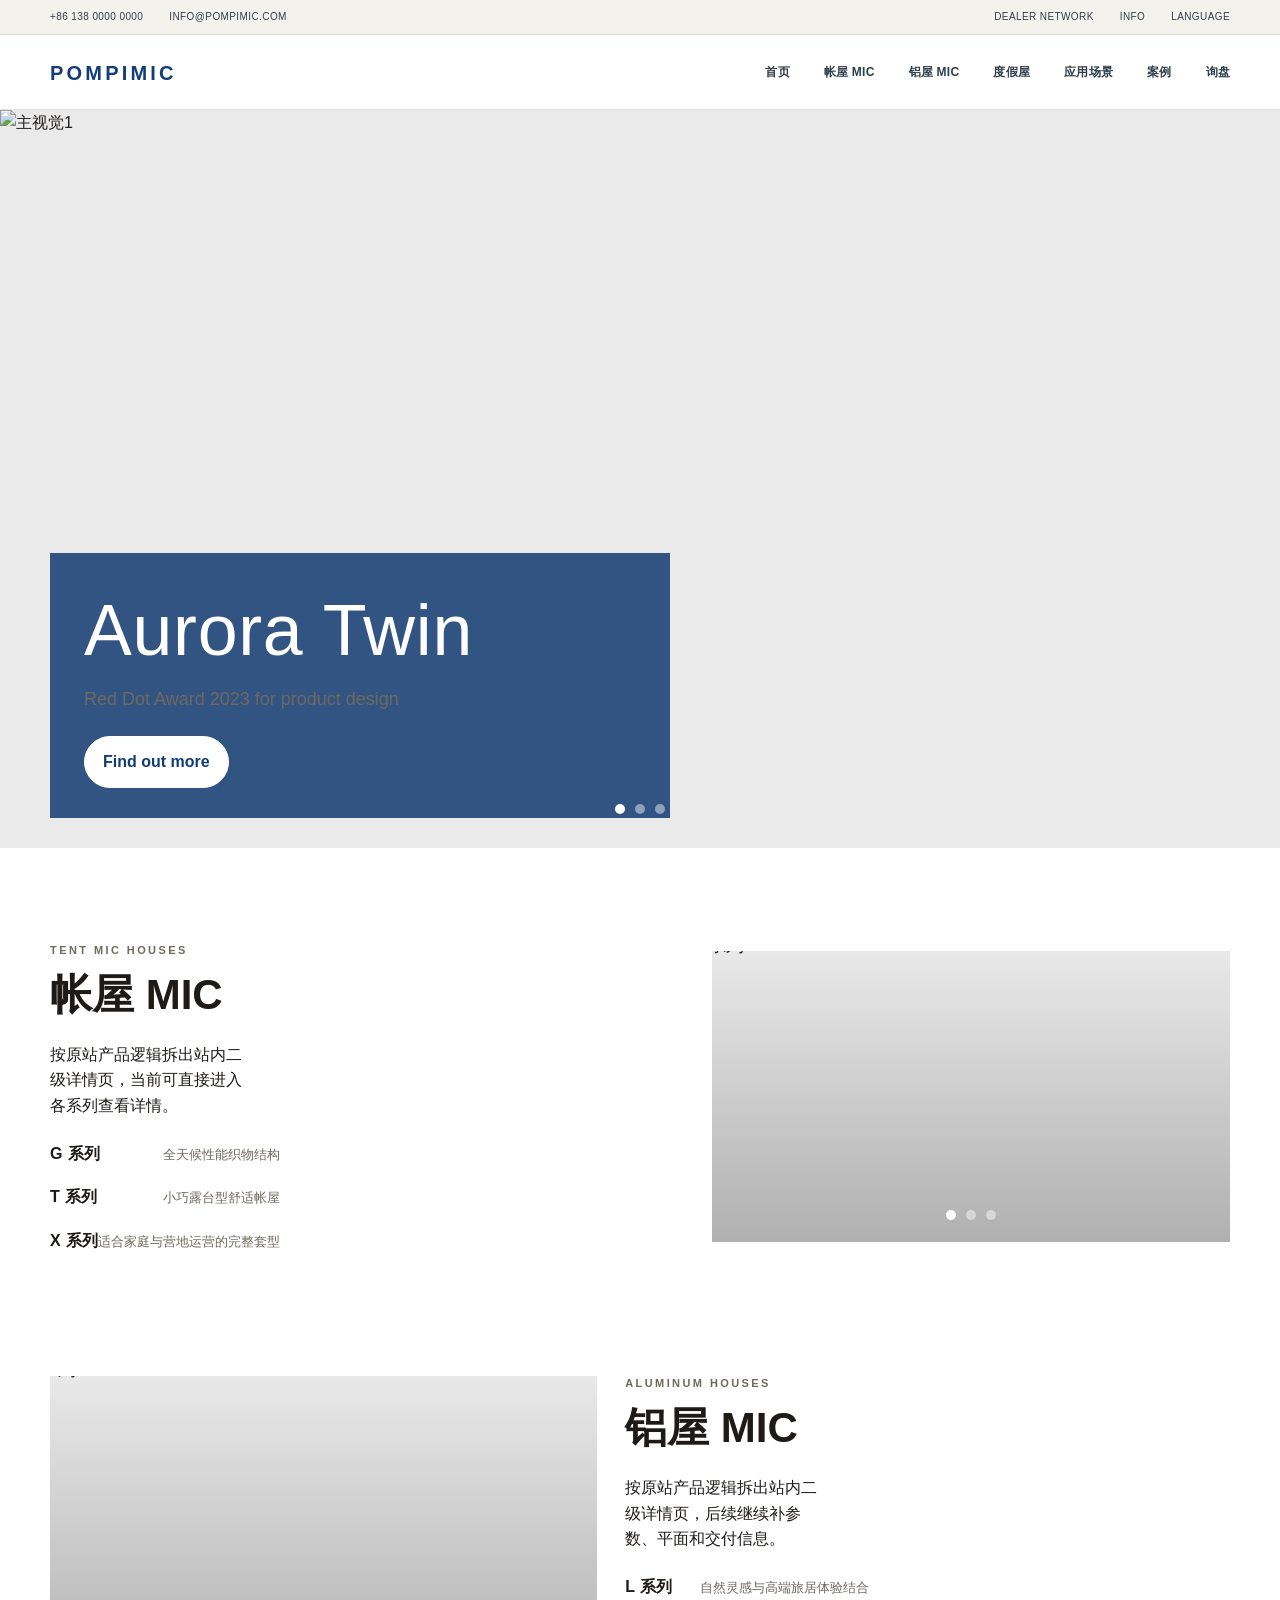
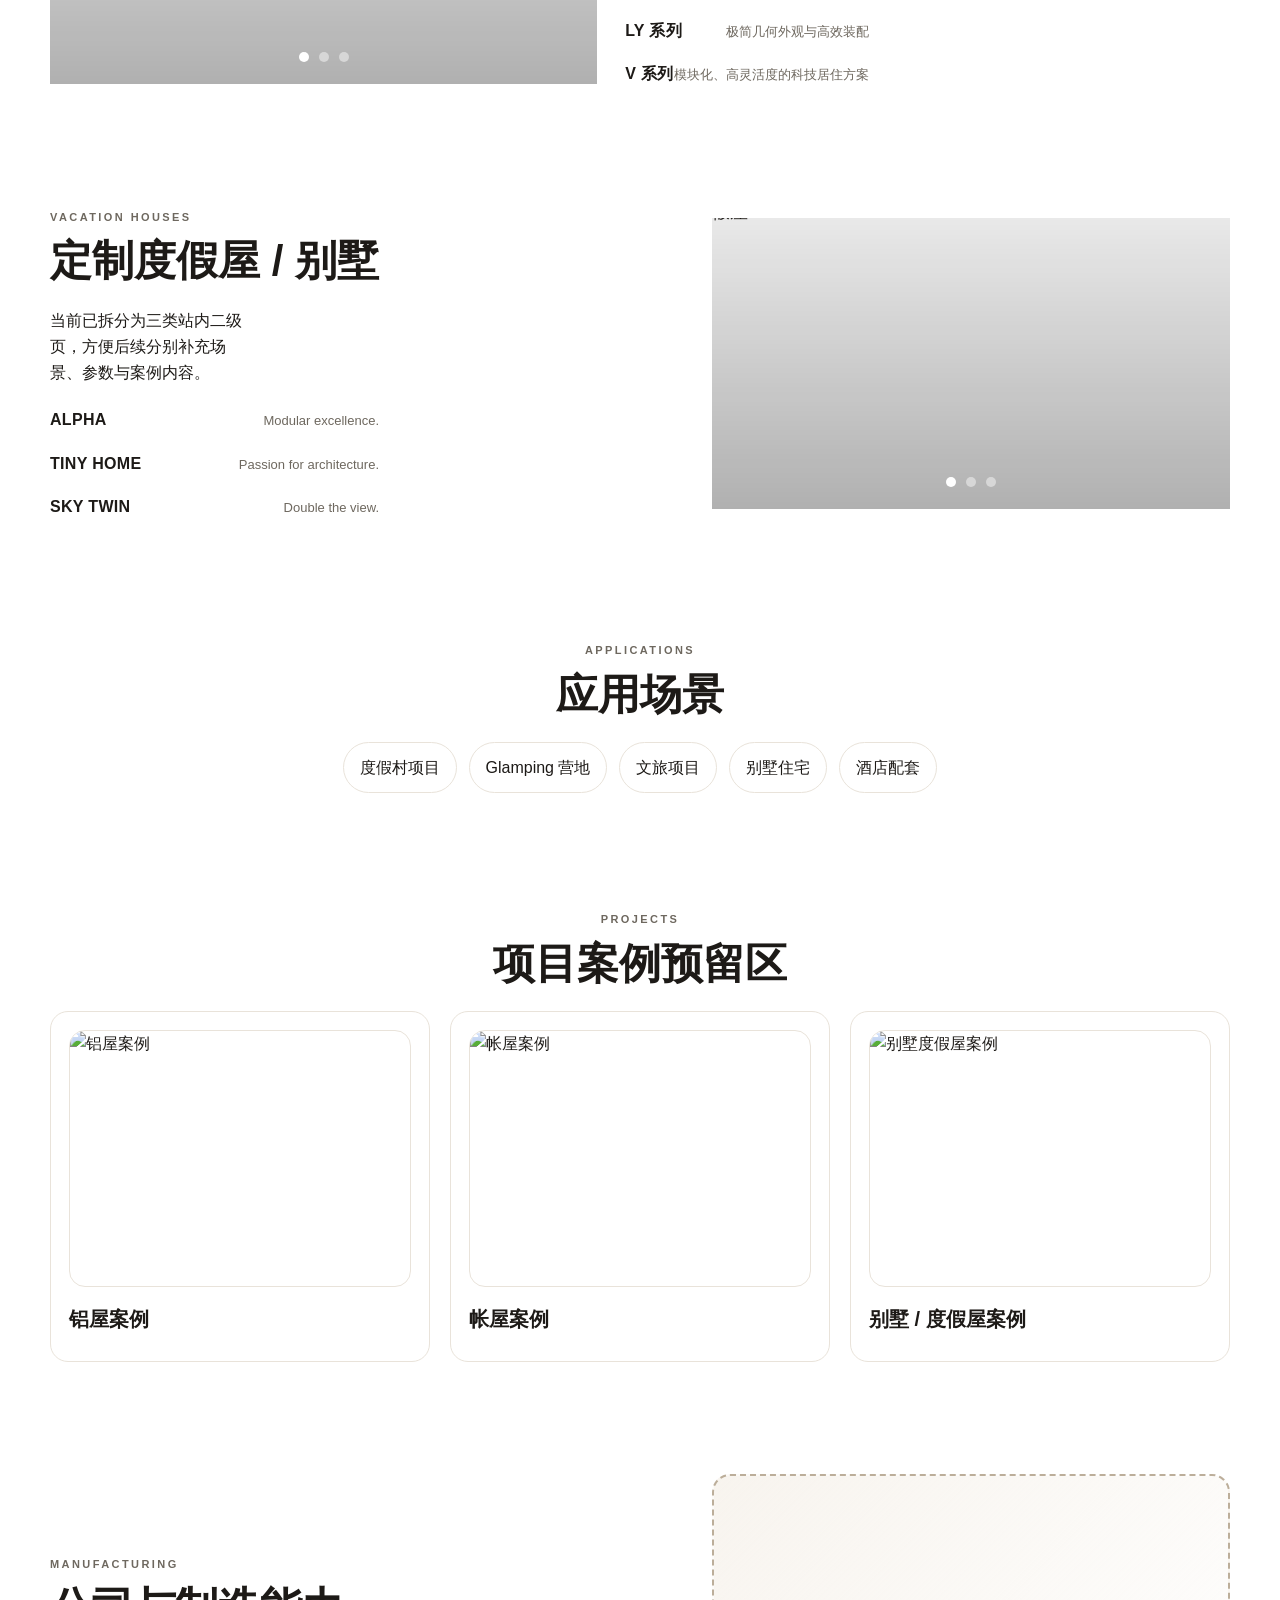
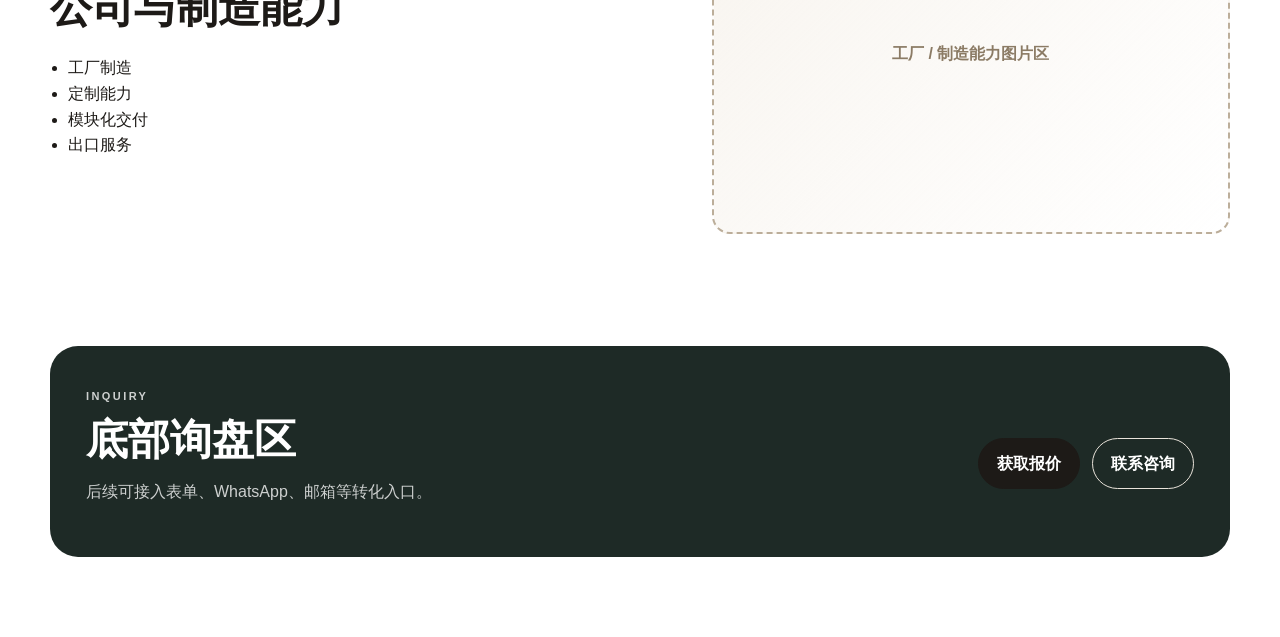
==== index.html @ 7da23121 "Revert "Refine home nav and premium hero layout" This reverts commit bb97d54c041f70b3f40de4f701c28a8" ====
<!DOCTYPE html>
<html lang="zh-CN">
<head>
  <meta charset="UTF-8" />
  <meta name="viewport" content="width=device-width, initial-scale=1.0" />
  <title>POMPIMIC Preview</title>
  <link rel="preconnect" href="https://fonts.googleapis.com">
  <link rel="preconnect" href="https://fonts.gstatic.com" crossorigin>
  <link rel="stylesheet" href="https://static.parastorage.com/services/fonts-data/dist/wixMadefor.j95mkaziqjnrn77aekr8.css">
  <link rel="stylesheet" href="styles.css" />
</head>
<body>
  <div class="top-strip">
    <div class="container top-strip-inner">
      <div class="top-strip-left">
        <span>+86 138 0000 0000</span>
        <span>info@pompimic.com</span>
      </div>
      <div class="top-strip-right">
        <span>DEALER NETWORK</span>
        <span>INFO</span>
        <span>LANGUAGE</span>
      </div>
    </div>
  </div>
  <header class="site-header">
    <div class="container nav">
      <div class="logo">POMPIMIC</div>
      <nav>
        <a href="#hero">首页</a>
        <div class="nav-dropdown">
          <a href="#tent">帐屋 MIC</a>
          <div class="mega-menu">
            <a class="mega-item mega-item-horizontal" href="products/tent-g.html">
              <img src="https://www.pompimic.com/uploadfile/products/small/NO-2021-11-2394148_s.png" alt="G系列">
              <div class="mega-copy">
                <strong>G系列</strong>
                <span>适应全天候性能织物结构的高效智造</span>
              </div>
            </a>
            <a class="mega-item mega-item-horizontal" href="products/tent-t.html">
              <img src="https://www.pompimic.com/uploadfile/products/small/NO-2021-11-23160559_s.png" alt="T系列">
              <div class="mega-copy">
                <strong>T系列</strong>
                <span>小巧设计让你纵享舒适生活</span>
              </div>
            </a>
            <a class="mega-item mega-item-horizontal" href="products/tent-x.html">
              <img src="https://www.pompimic.com/uploadfile/products/small/NO-2021-11-23110148_s.png" alt="X系列">
              <div class="mega-copy">
                <strong>X系列</strong>
                <span>匠心工艺打造无忧户外生活</span>
              </div>
            </a>
          </div>
        </div>
        <div class="nav-dropdown">
          <a href="#aluminum">铝屋 MIC</a>
          <div class="mega-menu">
            <a class="mega-item mega-item-horizontal" href="products/aluminum-l.html">
              <img src="https://www.pompimic.com/uploadfile/products/small/NO-2021-11-24144509_s.jpg" alt="L系列">
              <div class="mega-copy">
                <strong>L系列</strong>
                <span>灵感源自于大自然</span>
              </div>
            </a>
            <a class="mega-item mega-item-horizontal" href="products/aluminum-ly.html">
              <img src="https://www.pompimic.com/uploadfile/products/small/NO-2021-11-25103104_s.jpg" alt="LY系列">
              <div class="mega-copy">
                <strong>LY系列</strong>
                <span>极简美学设计</span>
              </div>
            </a>
            <a class="mega-item mega-item-horizontal" href="products/aluminum-v.html">
              <img src="https://www.pompimic.com/uploadfile/products/small/NO-2021-11-25104549_s.jpg" alt="V系列">
              <div class="mega-copy">
                <strong>V系列</strong>
                <span>高品质的生活</span>
              </div>
            </a>
          </div>
        </div>
        <div class="nav-dropdown">
          <a href="#vacation">度假屋</a>
          <div class="mega-menu mega-menu-wide">
            <a class="mega-item mega-item-horizontal" href="products/vacation-custom.html">
              <img src="https://www.pompimic.com/WebEditor/uploadfile/20240905144356418.jpg" alt="Alpha">
              <div class="mega-copy">
                <strong>ALPHA</strong>
                <span>MODULAR EXCELLENCE.</span>
              </div>
            </a>
            <a class="mega-item mega-item-horizontal" href="products/villa.html">
              <img src="https://www.pompimic.com/WebEditor/uploadfile/20240905144356417.jpg" alt="Tiny Home">
              <div class="mega-copy">
                <strong>TINY HOME</strong>
                <span>PASSION FOR ARCHITECTURE</span>
              </div>
            </a>
            <a class="mega-item mega-item-horizontal" href="products/project-solutions.html">
              <img src="https://www.pompimic.com/WebEditor/uploadfile/20240905144356416.jpg" alt="Sky Twin">
              <div class="mega-copy">
                <strong>SKY TWIN</strong>
                <span>DOUBLE THE VIEW</span>
              </div>
            </a>
          </div>
        </div>
        <a href="#applications">应用场景</a>
        <a href="#projects">案例</a>
        <a href="#contact">询盘</a>
      </nav>
    </div>
  </header>

  <main>
    <section id="hero" class="hero hero-full">
      <div class="hero-bleed">
        <div class="carousel hero-carousel" data-carousel data-interval="4500">
          <div class="carousel-track">
            <div class="carousel-slide active">
              <img class="hero-image" src="https://www.pompimic.com/banner/3f53dc46-ef52-4c2a-98f6-bd0191e0f7d3.jpg" alt="主视觉1">
              <div class="hero-overlay"></div>
            </div>
            <div class="carousel-slide">
              <img class="hero-image" src="https://www.pompimic.com/banner/62eee2f1-d482-4d25-8ca6-3a42718ac261.jpg" alt="主视觉2">
              <div class="hero-overlay"></div>
            </div>
            <div class="carousel-slide">
              <img class="hero-image" src="https://www.pompimic.com/banner/54d9e589-3b0b-41ac-9c9c-b734263c4ade.jpg" alt="主视觉3">
              <div class="hero-overlay"></div>
            </div>
          </div>
          <div class="hero-content-wrap">
            <div class="container hero-full-inner">
              <div class="hero-logo-block">
                <div class="hero-so-logo">把家搬进自然里，你的诗意生活</div>
              </div>
              <div class="hero-copy hero-copy-box">
                <h1>Aurora Twin</h1>
                <p>Red Dot Award 2023 for product design</p>
                <div class="hero-actions">
                  <a class="btn btn-primary" href="#tent">Find out more</a>
                </div>
              </div>
            </div>
          </div>
          <div class="carousel-dots hero-dots">
            <button class="carousel-dot active" aria-label="查看第1张"></button>
            <button class="carousel-dot" aria-label="查看第2张"></button>
            <button class="carousel-dot" aria-label="查看第3张"></button>
          </div>
        </div>
      </div>
    </section>

    <section id="tent" class="section">
      <div class="container split product-section">
        <div class="product-copy">
          <div class="section-head left">
            <div class="eyebrow">Tent MIC Houses</div>
            <h2>帐屋 MIC</h2>
          </div>
          <p>按原站产品逻辑拆出站内二级详情页，当前可直接进入各系列查看详情。</p>
          <div class="product-link-list">
            <a href="products/tent-g.html"><strong>G 系列</strong><span>全天候性能织物结构</span></a>
            <a href="products/tent-t.html"><strong>T 系列</strong><span>小巧露台型舒适帐屋</span></a>
            <a href="products/tent-x.html"><strong>X 系列</strong><span>适合家庭与营地运营的完整套型</span></a>
          </div>
        </div>
        <div class="carousel product-carousel" data-carousel data-interval="3800">
          <div class="carousel-track">
            <div class="carousel-slide active"><img class="feature-image tall-image" src="https://www.pompimic.com/uploadfile/products/small/NO-2021-11-2394148_ss.jpg" alt="G系列"></div>
            <div class="carousel-slide"><img class="feature-image tall-image" src="https://www.pompimic.com/uploadfile/products/small/NO-2021-11-23160559_ss.jpg" alt="T系列"></div>
            <div class="carousel-slide"><img class="feature-image tall-image" src="https://www.pompimic.com/uploadfile/products/small/NO-2021-11-23110148_ss.jpg" alt="X系列"></div>
          </div>
          <div class="carousel-dots">
            <button class="carousel-dot active" aria-label="帐屋第1张"></button>
            <button class="carousel-dot" aria-label="帐屋第2张"></button>
            <button class="carousel-dot" aria-label="帐屋第3张"></button>
          </div>
        </div>
      </div>
    </section>

    <section id="aluminum" class="section alt">
      <div class="container split product-section reverse">
        <div class="carousel product-carousel" data-carousel data-interval="4000">
          <div class="carousel-track">
            <div class="carousel-slide active"><img class="feature-image tall-image" src="https://www.pompimic.com/uploadfile/products/small/NO-2021-11-25103104_ss.jpg" alt="L系列"></div>
            <div class="carousel-slide"><img class="feature-image tall-image" src="https://www.pompimic.com/uploadfile/products/small/NO-2024-6-20140448_ss.jpg" alt="LY系列"></div>
            <div class="carousel-slide"><img class="feature-image tall-image" src="https://www.pompimic.com/uploadfile/products/small/NO-2024-6-20140811_ss.jpg" alt="V系列"></div>
          </div>
          <div class="carousel-dots">
            <button class="carousel-dot active" aria-label="铝屋第1张"></button>
            <button class="carousel-dot" aria-label="铝屋第2张"></button>
            <button class="carousel-dot" aria-label="铝屋第3张"></button>
          </div>
        </div>
        <div class="product-copy">
          <div class="section-head left">
            <div class="eyebrow">Aluminum Houses</div>
            <h2>铝屋 MIC</h2>
          </div>
          <p>按原站产品逻辑拆出站内二级详情页，后续继续补参数、平面和交付信息。</p>
          <div class="product-link-list">
            <a href="products/aluminum-l.html"><strong>L 系列</strong><span>自然灵感与高端旅居体验结合</span></a>
            <a href="products/aluminum-ly.html"><strong>LY 系列</strong><span>极简几何外观与高效装配</span></a>
            <a href="products/aluminum-v.html"><strong>V 系列</strong><span>模块化、高灵活度的科技居住方案</span></a>
          </div>
        </div>
      </div>
    </section>

    <section id="vacation" class="section">
      <div class="container split product-section">
        <div class="product-copy">
          <div class="section-head left">
            <div class="eyebrow">Vacation Houses</div>
            <h2>定制度假屋 / 别墅</h2>
          </div>
          <p>当前已拆分为三类站内二级页，方便后续分别补充场景、参数与案例内容。</p>
          <div class="product-link-list">
            <a href="products/vacation-custom.html"><strong>ALPHA</strong><span>Modular excellence.</span></a>
            <a href="products/villa.html"><strong>TINY HOME</strong><span>Passion for architecture.</span></a>
            <a href="products/project-solutions.html"><strong>SKY TWIN</strong><span>Double the view.</span></a>
          </div>
        </div>
        <div class="carousel product-carousel" data-carousel data-interval="4200">
          <div class="carousel-track">
            <div class="carousel-slide active"><img class="feature-image tall-image" src="https://www.pompimic.com/WebEditor/uploadfile/20240905144356418.jpg" alt="度假屋1"></div>
            <div class="carousel-slide"><img class="feature-image tall-image" src="https://www.pompimic.com/WebEditor/uploadfile/20240905144356417.jpg" alt="度假屋2"></div>
            <div class="carousel-slide"><img class="feature-image tall-image" src="https://www.pompimic.com/WebEditor/uploadfile/20240905144356416.jpg" alt="度假屋3"></div>
          </div>
          <div class="carousel-dots">
            <button class="carousel-dot active" aria-label="度假屋第1张"></button>
            <button class="carousel-dot" aria-label="度假屋第2张"></button>
            <button class="carousel-dot" aria-label="度假屋第3张"></button>
          </div>
        </div>
      </div>
    </section>

    <section id="applications" class="section">
      <div class="container">
        <div class="section-head">
          <div class="eyebrow">Applications</div>
          <h2>应用场景</h2>
        </div>
        <div class="pill-grid">
          <span>度假村项目</span>
          <span>Glamping 营地</span>
          <span>文旅项目</span>
          <span>别墅住宅</span>
          <span>酒店配套</span>
        </div>
      </div>
    </section>

    <section id="projects" class="section alt">
      <div class="container">
        <div class="section-head">
          <div class="eyebrow">Projects</div>
          <h2>项目案例预留区</h2>
        </div>
        <div class="card-grid three">
          <article class="card"><img class="card-image" src="https://www.pompimic.com/uploadfile/products/small/NO-2021-11-24144509_ss.jpg" alt="铝屋案例"><h3>铝屋案例</h3></article>
          <article class="card"><img class="card-image" src="https://www.pompimic.com/uploadfile/products/small/NO-2021-11-2394148_ss.jpg" alt="帐屋案例"><h3>帐屋案例</h3></article>
          <article class="card"><img class="card-image" src="https://www.pompimic.com/WebEditor/uploadfile/20240905144356417.jpg" alt="别墅度假屋案例"><h3>别墅 / 度假屋案例</h3></article>
        </div>
      </div>
    </section>

    <section class="section">
      <div class="container split">
        <div>
          <div class="section-head left">
            <div class="eyebrow">Manufacturing</div>
            <h2>公司与制造能力</h2>
          </div>
          <ul class="bullet-list">
            <li>工厂制造</li>
            <li>定制能力</li>
            <li>模块化交付</li>
            <li>出口服务</li>
          </ul>
        </div>
        <div class="wire-box tall">工厂 / 制造能力图片区</div>
      </div>
    </section>

    <section id="contact" class="section cta-section">
      <div class="container cta-box">
        <div>
          <div class="eyebrow">Inquiry</div>
          <h2>底部询盘区</h2>
          <p>后续可接入表单、WhatsApp、邮箱等转化入口。</p>
        </div>
        <div class="cta-actions">
          <a class="btn btn-primary" href="#">获取报价</a>
          <a class="btn btn-secondary" href="#">联系咨询</a>
        </div>
      </div>
    </section>
  </main>

  <script>
    document.querySelectorAll('[data-carousel]').forEach((carousel) => {
      const slides = Array.from(carousel.querySelectorAll('.carousel-slide'));
      const dots = Array.from(carousel.querySelectorAll('.carousel-dot'));
      const interval = Number(carousel.dataset.interval || 4000);
      let index = 0;
      let timer;

      const show = (next) => {
        index = next;
        slides.forEach((slide, i) => slide.classList.toggle('active', i === index));
        dots.forEach((dot, i) => dot.classList.toggle('active', i === index));
      };

      const start = () => {
        stop();
        timer = setInterval(() => show((index + 1) % slides.length), interval);
      };

      const stop = () => timer && clearInterval(timer);

      dots.forEach((dot, i) => {
        dot.addEventListener('click', () => {
          show(i);
          start();
        });
      });

      carousel.addEventListener('mouseenter', stop);
      carousel.addEventListener('mouseleave', start);
      show(0);
      start();
    });
  </script>
</body>
</html>
---- styles.css ----
:root {
  --bg: #ffffff;
  --panel: #ffffff;
  --text: #1d1a17;
  --muted: #6e685f;
  --line: #e9e3da;
  --accent: #1d1a17;
  --accent-2: #c9b8a0;
}

* { box-sizing: border-box; }
html { scroll-behavior: smooth; }
body {
  margin: 0;
  font-family: Madefor, "Helvetica Neue", Helvetica, Arial, sans-serif;
  color: var(--text);
  background: #fff;
  line-height: 1.6;
}

a { color: inherit; text-decoration: none; }
.container {
  width: min(1180px, calc(100% - 32px));
  margin: 0 auto;
}
.top-strip {
  position: relative;
  z-index: 20;
  background: #f4f2ed;
  border-bottom: 1px solid rgba(220, 214, 205, 0.9);
}
.top-strip-inner {
  min-height: 34px;
  display: flex;
  align-items: center;
  justify-content: space-between;
  gap: 24px;
  font-size: 10px;
  letter-spacing: 0.04em;
  text-transform: uppercase;
  color: #2f3e4a;
}
.top-strip-left,
.top-strip-right {
  display: flex;
  align-items: center;
  gap: 26px;
}
.site-header {
  position: relative;
  top: 0;
  left: 0;
  right: 0;
  z-index: 19;
  backdrop-filter: none;
  background: #fff;
  border-bottom: 1px solid rgba(220, 214, 205, 0.7);
}
.nav {
  display: flex;
  align-items: center;
  justify-content: space-between;
  padding: 22px 0 20px;
  position: relative;
}
.logo {
  font-weight: 800;
  letter-spacing: 0.16em;
  font-size: 20px;
  color: #133d78;
}
nav {
  display: flex;
  gap: 34px;
  font-size: 12px;
  font-weight: 700;
  letter-spacing: 0.02em;
  text-transform: uppercase;
  color: #2f3e4a;
  align-items: center;
}
nav > a,
.nav-dropdown > a {
  position: relative;
}
nav > a::after,
.nav-dropdown > a::after {
  content: "";
  position: absolute;
  left: 0;
  right: 0;
  bottom: -8px;
  height: 2px;
  background: #2f3e4a;
  transform: scaleX(0);
  transform-origin: center;
  transition: transform .18s ease;
}
nav > a:hover::after,
.nav-dropdown:hover > a::after,
.nav-dropdown:focus-within > a::after {
  transform: scaleX(1);
}
.nav-dropdown {
  position: static;
}
.nav-dropdown > a {
  display: inline-flex;
  align-items: center;
  height: 100%;
}
.mega-menu {
  position: absolute;
  top: 100%;
  left: 0;
  right: 0;
  width: 100%;
  display: grid;
  grid-template-columns: repeat(3, minmax(0, 1fr));
  gap: 0;
  padding: 24px 0 18px;
  background: #fff;
  border: 0;
  border-radius: 0;
  box-shadow: 0 18px 36px rgba(29, 26, 23, 0.05);
  opacity: 0;
  visibility: hidden;
  pointer-events: none;
  transform: translateY(6px);
  transition: opacity .18s ease, visibility .18s ease, transform .18s ease;
  z-index: 20;
}
.mega-menu-wide {
  width: 100%;
}
.nav-dropdown:hover .mega-menu,
.nav-dropdown:focus-within .mega-menu {
  opacity: 1;
  visibility: visible;
  pointer-events: auto;
  transform: translateY(0);
}
.mega-item {
  position: relative;
  display: flex;
  flex-direction: column;
  align-items: center;
  justify-content: flex-start;
  gap: 0;
  min-height: 300px;
  padding: 0 16px;
  background: #fff;
  border: 0;
  border-radius: 0;
  transition: opacity .16s ease;
  overflow: hidden;
}
.mega-item:hover {
  opacity: .96;
  box-shadow: none;
}
.mega-copy {
  position: relative;
  z-index: 2;
  display: flex;
  flex-direction: column;
  align-items: center;
  justify-content: flex-start;
  gap: 10px;
  width: 100%;
  margin: 0;
  padding: 0;
  text-align: center;
  background: #fff;
  border: 0;
  box-shadow: none;
}
.mega-copy strong {
  font-size: 26px;
  font-weight: 700;
  letter-spacing: 0;
  color: #1f3f70;
  margin: 0;
  padding: 0;
  line-height: 1.06;
  text-transform: uppercase;
  background: transparent;
  border: 0;
  text-shadow: none;
  box-shadow: none;
}
.mega-copy span {
  font-size: 11px;
  letter-spacing: 0.04em;
  line-height: 1.2;
  color: #394552;
  text-transform: uppercase;
  max-width: 24ch;
  margin: 0;
  padding: 0;
  background: transparent;
  border: 0;
  text-shadow: none;
  box-shadow: none;
}
.mega-copy::after {
  content: none;
}
.mega-item img {
  width: min(100%, 360px);
  min-width: 0;
  aspect-ratio: 16 / 10;
  object-fit: cover;
  object-position: center;
  border: 0;
  background: transparent;
  padding: 0;
  display: block;
  margin: 12px auto 0;
  transform: scale(1.08);
  transform-origin: center;
  transition: transform .22s ease;
}
.mega-item:hover img {
  transform: scale(1.12);
}
.mega-item::after {
  content: none;
}
.hero {
  padding: 0 0 32px;
}
.hero-full {
  padding-top: 0;
}
.hero-bleed {
  width: 100%;
}
.hero-full-inner {
  position: relative;
  z-index: 2;
  min-height: min(78vh, 860px);
  display: flex;
  flex-direction: column;
  justify-content: flex-end;
  gap: 18px;
  padding: 80px 0 30px;
}
.hero-content-wrap {
  position: absolute;
  inset: 0;
  display: flex;
  align-items: flex-end;
}
.hero-copy {
  max-width: 620px;
  color: #fff;
  background: none !important;
  box-shadow: none !important;
}
.hero-copy .eyebrow,
.hero-copy p,
.hero-copy h1,
.hero-copy .btn,
.hero-copy .btn-secondary,
.hero-copy .btn-primary {
  background: none !important;
  box-shadow: none !important;
}
.hero-copy h1 {
  font-size: clamp(40px, 4.8vw, 58px);
  font-weight: 700;
  letter-spacing: -0.03em;
  line-height: 1.02;
  margin: 0 0 10px;
  max-width: none;
  color: #fff;
}
.hero-copy p {
  max-width: 42ch;
  font-size: 18px;
  line-height: 1.45;
  margin: 0 0 16px;
  color: #fff;
}
.hero-copy-box {
  width: min(620px, 100%);
  background: rgba(10, 52, 109, 0.82) !important;
  padding: 26px 34px 30px;
}
.hero-copy .btn-primary {
  color: #123d77;
  background: #fff !important;
  border-color: #fff;
  min-width: 142px;
}
.hero-copy .btn-secondary {
  color: #fff;
  border-color: rgba(255,255,255,0.55);
}
.hero-logo-block {
  display: none;
}
.hero-so-logo {
  font-size: 18px;
  letter-spacing: 0.32em;
  text-transform: uppercase;
  color: rgba(255,255,255,0.92);
}
.split {
  display: grid;
  grid-template-columns: 1.1fr 0.9fr;
  gap: 28px;
  align-items: center;
}
.hero h1,
.section h2 {
  margin: 0;
  line-height: 1.1;
}
.hero h1 {
  font-family: Madefor, "Helvetica Neue", Helvetica, Arial, sans-serif;
  font-size: clamp(42px, 5.6vw, 78px);
  font-weight: 500;
  letter-spacing: 0.01em;
  margin: 12px 0 16px;
}
.hero p,
.card p,
.cta-box p {
  color: var(--muted);
}
.eyebrow {
  display: inline-block;
  font-size: 11px;
  font-weight: 600;
  letter-spacing: 0.22em;
  text-transform: uppercase;
  color: var(--muted);
}
.hero-actions,
.cta-actions {
  display: flex;
  gap: 12px;
  flex-wrap: wrap;
  margin-top: 24px;
}
.btn {
  display: inline-flex;
  align-items: center;
  justify-content: center;
  padding: 12px 18px;
  border-radius: 999px;
  font-weight: 600;
  border: 1px solid var(--line);
}
.btn-primary {
  background: var(--accent);
  color: #fff;
  border-color: var(--accent);
}
.btn-secondary {
  background: transparent;
}
.section {
  padding: 56px 0;
}
.section.alt {
  background: #fff;
}
.section-head {
  margin-bottom: 24px;
  text-align: center;
}
.section-head.left {
  text-align: left;
}
.section h2 {
  font-size: clamp(28px, 4vw, 42px);
  margin-top: 10px;
}
.card-grid {
  display: grid;
  gap: 20px;
}
.card-grid.three {
  grid-template-columns: repeat(3, 1fr);
}
.card {
  background: var(--panel);
  border: 1px solid var(--line);
  border-radius: 18px;
  padding: 18px;
  box-shadow: none;
}
.card h3 {
  margin: 16px 0 8px;
  font-size: 20px;
}
.wire-box {
  min-height: 180px;
  border: 2px dashed #bcae9a;
  border-radius: 18px;
  background: linear-gradient(135deg, rgba(215,194,163,0.18), rgba(255,255,255,0.75));
  display: grid;
  place-items: center;
  color: #8b7b65;
  font-weight: 600;
  text-align: center;
  padding: 16px;
}
.wire-box.tall {
  min-height: 360px;
}
.hero-visual {
  min-height: 560px;
  width: 100%;
  border-radius: 28px;
  background-size: cover;
  background-position: center;
  border: 1px solid var(--line);
}
.carousel {
  position: relative;
}
.carousel-track {
  position: relative;
}
.carousel-slide {
  display: none;
  position: relative;
  overflow: hidden;
}
.carousel-slide.active {
  display: block;
}
.carousel-dots {
  display: flex;
  justify-content: center;
  gap: 10px;
  margin-top: 16px;
}
.hero-dots {
  position: absolute;
  left: 0;
  right: 0;
  bottom: 34px;
  z-index: 3;
  margin-top: 0;
}
.carousel-dot {
  width: 10px;
  height: 10px;
  border-radius: 50%;
  border: 0;
  padding: 0;
  background: rgba(255, 255, 255, 0.45);
  cursor: pointer;
}
.carousel-dot.active {
  background: #fff;
}
.product-carousel {
  position: relative;
  overflow: hidden;
  background: #f4f2ed;
}
.product-carousel .carousel-dots {
  position: absolute;
  left: 0;
  right: 0;
  bottom: 22px;
  margin-top: 0;
  z-index: 2;
}
.product-carousel .carousel-slide::after {
  content: "";
  position: absolute;
  inset: 0;
  border-radius: 0;
  background: linear-gradient(to top, rgba(0,0,0,0.26), rgba(0,0,0,0.02));
  pointer-events: none;
}
.product-carousel .feature-image {
  border-radius: 0;
  border: 0;
  transform: scale(1.08);
  transform-origin: center;
  transition: transform 4.2s ease;
  will-change: transform;
}
.product-carousel .carousel-slide.active .feature-image {
  transform: scale(1.14);
}
.hero-image,
.hero-image,
.product-image,
.feature-image {
  width: 100%;
  display: block;
  object-fit: cover;
  border-radius: 18px;
  border: 1px solid var(--line);
  background: #eee;
}
.hero-media {
  position: relative;
}
.hero-carousel {
  width: 100%;
}
.hero-carousel .carousel-track,
.hero-carousel .carousel-slide {
  width: 100%;
}
.hero-image {
  width: 100%;
  min-height: min(82vh, 900px);
  height: min(82vh, 900px);
  aspect-ratio: auto;
  object-fit: cover;
  object-position: center;
  border-radius: 0;
  border: 0;
  filter: saturate(0.94) contrast(0.96);
  transform: scale(1.14);
  animation: heroPushIn 8s ease-out forwards;
  will-change: transform;
}
.hero-overlay {
  position: absolute;
  inset: 0;
  border-radius: 0;
  background: none;
  pointer-events: none;
}

@keyframes heroPushIn {
  from {
    transform: scale(1.14);
  }
  to {
    transform: scale(1);
  }
}
.product-image {
  aspect-ratio: 4 / 3;
}
.tall-image {
  min-height: 0;
  aspect-ratio: 16 / 9;
}
.bullet-list {
  margin: 18px 0 0;
  padding-left: 18px;
}
.product-section {
  align-items: center;
}
.product-copy {
  max-width: 430px;
  justify-self: start;
}
.product-copy p,
.product-copy li,
.product-copy h2 {
  max-width: 22ch;
}
.reverse {
  grid-template-columns: 0.95fr 1.05fr;
}
.pill-grid {
  display: flex;
  flex-wrap: wrap;
  gap: 12px;
  justify-content: center;
}
.pill-grid span {
  padding: 12px 16px;
  background: #fff;
  border: 1px solid var(--line);
  border-radius: 999px;
}
.cta-section {
  padding-bottom: 80px;
}
.cta-box {
  background: #1e2a26;
  color: #fff;
  border-radius: 28px;
  padding: 36px;
  display: flex;
  align-items: center;
  justify-content: space-between;
  gap: 24px;
}
.cta-box .eyebrow,
.cta-box p {
  color: rgba(255,255,255,0.78);
}

@media (max-width: 900px) {
  nav { display: none; }
  .hero-grid,
  .split,
  .card-grid.three,
  .cta-box {
    grid-template-columns: 1fr;
    display: grid;
  }
  .top-strip {
    position: relative;
  }
  .top-strip-inner {
    min-height: 30px;
    justify-content: center;
    text-align: center;
    font-size: 9px;
    letter-spacing: 0.08em;
    gap: 14px;
  }
  .top-strip-left span:last-child,
  .top-strip-right span:nth-child(1),
  .top-strip-right span:nth-child(2) {
    display: none;
  }
  .site-header {
    top: 0;
  }
  .hero-full-inner {
    min-height: 72vh;
    padding: 40px 0 24px;
  }
  .hero-image {
    min-height: 72vh;
    height: 72vh;
  }
  .hero-copy {
    max-width: 100%;
  }
  .hero-so-logo {
    font-size: 14px;
    letter-spacing: 0.18em;
    text-align: center;
  }
  .wire-box.tall { min-height: 240px; }
  .cta-box { padding: 24px; }
}

@media (min-width: 901px) and (max-width: 1180px) {
  .mega-menu {
    width: 100%;
    grid-template-columns: repeat(3, minmax(0, 1fr));
    padding: 28px 18px 20px;
    gap: 10px;
  }
  .mega-item {
    min-height: 260px;
    padding: 0 6px;
  }
  .mega-item img {
    width: min(84%, 240px);
    min-width: 0;
    margin-top: 24px;
  }
  .mega-copy {
    width: 100%;
  }
  .mega-copy strong {
    font-size: 22px;
  }
  .mega-copy span {
    font-size: 10px;
    max-width: 20ch;
  }
}


.product-link-list {
  list-style: none;
  padding: 0;
  margin: 18px 0 0;
  display: grid;
  gap: 10px;
}
.product-link-list a {
  display: flex;
  align-items: baseline;
  justify-content: space-between;
  padding: 4px 0;
  border: 0;
  outline: 0;
  border-radius: 0;
  background: transparent;
  box-shadow: none;
  transition: transform .16s ease, opacity .16s ease;
}
.product-link-list a:hover {
  transform: translateX(4px);
  background: transparent;
  opacity: .85;
}
.product-link-list strong {
  font-size: 16px;
  letter-spacing: .02em;
  background: transparent;
  border: 0;
  box-shadow: none;
}
.product-link-list span {
  color: var(--muted);
  font-size: 13px;
  background: transparent;
  border: 0;
  box-shadow: none;
}
.card-image {
  width: 100%;
  aspect-ratio: 4 / 3;
  object-fit: cover;
  border-radius: 16px;
  border: 1px solid var(--line);
  display: block;
}
.detail-page .site-header {
  position: sticky;
}
.detail-hero {
  padding: 48px 0 28px;
}
.detail-hero-grid {
  display: grid;
  grid-template-columns: 1.02fr 0.98fr;
  gap: 28px;
  align-items: center;
}
.detail-hero-media img {
  width: 100%;
  display: block;
  aspect-ratio: 4 / 3;
  object-fit: cover;
  border-radius: 28px;
  border: 1px solid var(--line);
}
.detail-hero-copy p {
  max-width: 56ch;
  color: var(--muted);
}
.detail-meta {
  display: grid;
  grid-template-columns: repeat(3, minmax(0, 1fr));
  gap: 12px;
  margin: 24px 0 0;
}
.detail-meta .meta-item {
  background: var(--panel);
  border: 1px solid var(--line);
  border-radius: 18px;
  padding: 16px;
}
.detail-meta strong {
  display: block;
  font-size: 12px;
  letter-spacing: .16em;
  text-transform: uppercase;
  color: var(--muted);
  margin-bottom: 8px;
}
.detail-grid {
  display: grid;
  grid-template-columns: 1.08fr 0.92fr;
  gap: 24px;
}
.detail-section-box {
  background: var(--panel);
  border: 1px solid var(--line);
  border-radius: 24px;
  padding: 28px;
}
.detail-section-box + .detail-section-box {
  margin-top: 20px;
}
.detail-section-box h3 {
  margin: 0 0 12px;
  font-size: 28px;
}
.spec-list,
.highlight-list {
  margin: 16px 0 0;
  padding-left: 18px;
}
.highlight-grid {
  display: grid;
  gap: 14px;
}
.highlight-card {
  background: #fff;
  border: 1px solid var(--line);
  border-radius: 18px;
  padding: 18px;
}
.highlight-card h4 {
  margin: 0 0 8px;
  font-size: 18px;
}
.detail-gallery {
  display: grid;
  grid-template-columns: repeat(3, minmax(0, 1fr));
  gap: 16px;
}
.detail-gallery img {
  width: 100%;
  aspect-ratio: 1 / 1;
  object-fit: cover;
  border-radius: 18px;
  border: 1px solid var(--line);
}
.detail-cta {
  background: #1e2a26;
  color: #fff;
  border-radius: 28px;
  padding: 32px;
  display: flex;
  justify-content: space-between;
  gap: 24px;
  align-items: center;
}
.detail-cta p,
.detail-cta .eyebrow {
  color: rgba(255,255,255,0.78);
}
.breadcrumb {
  display: inline-flex;
  gap: 8px;
  flex-wrap: wrap;
  color: var(--muted);
  font-size: 12px;
  letter-spacing: .12em;
  text-transform: uppercase;
  margin-bottom: 12px;
}
.breadcrumb span {
  opacity: .55;
}
@media (max-width: 900px) {
  .detail-hero-grid,
  .detail-grid,
  .detail-gallery,
  .detail-meta,
  .detail-cta {
    grid-template-columns: 1fr;
    display: grid;
  }
  .detail-cta {
    padding: 24px;
  }
}
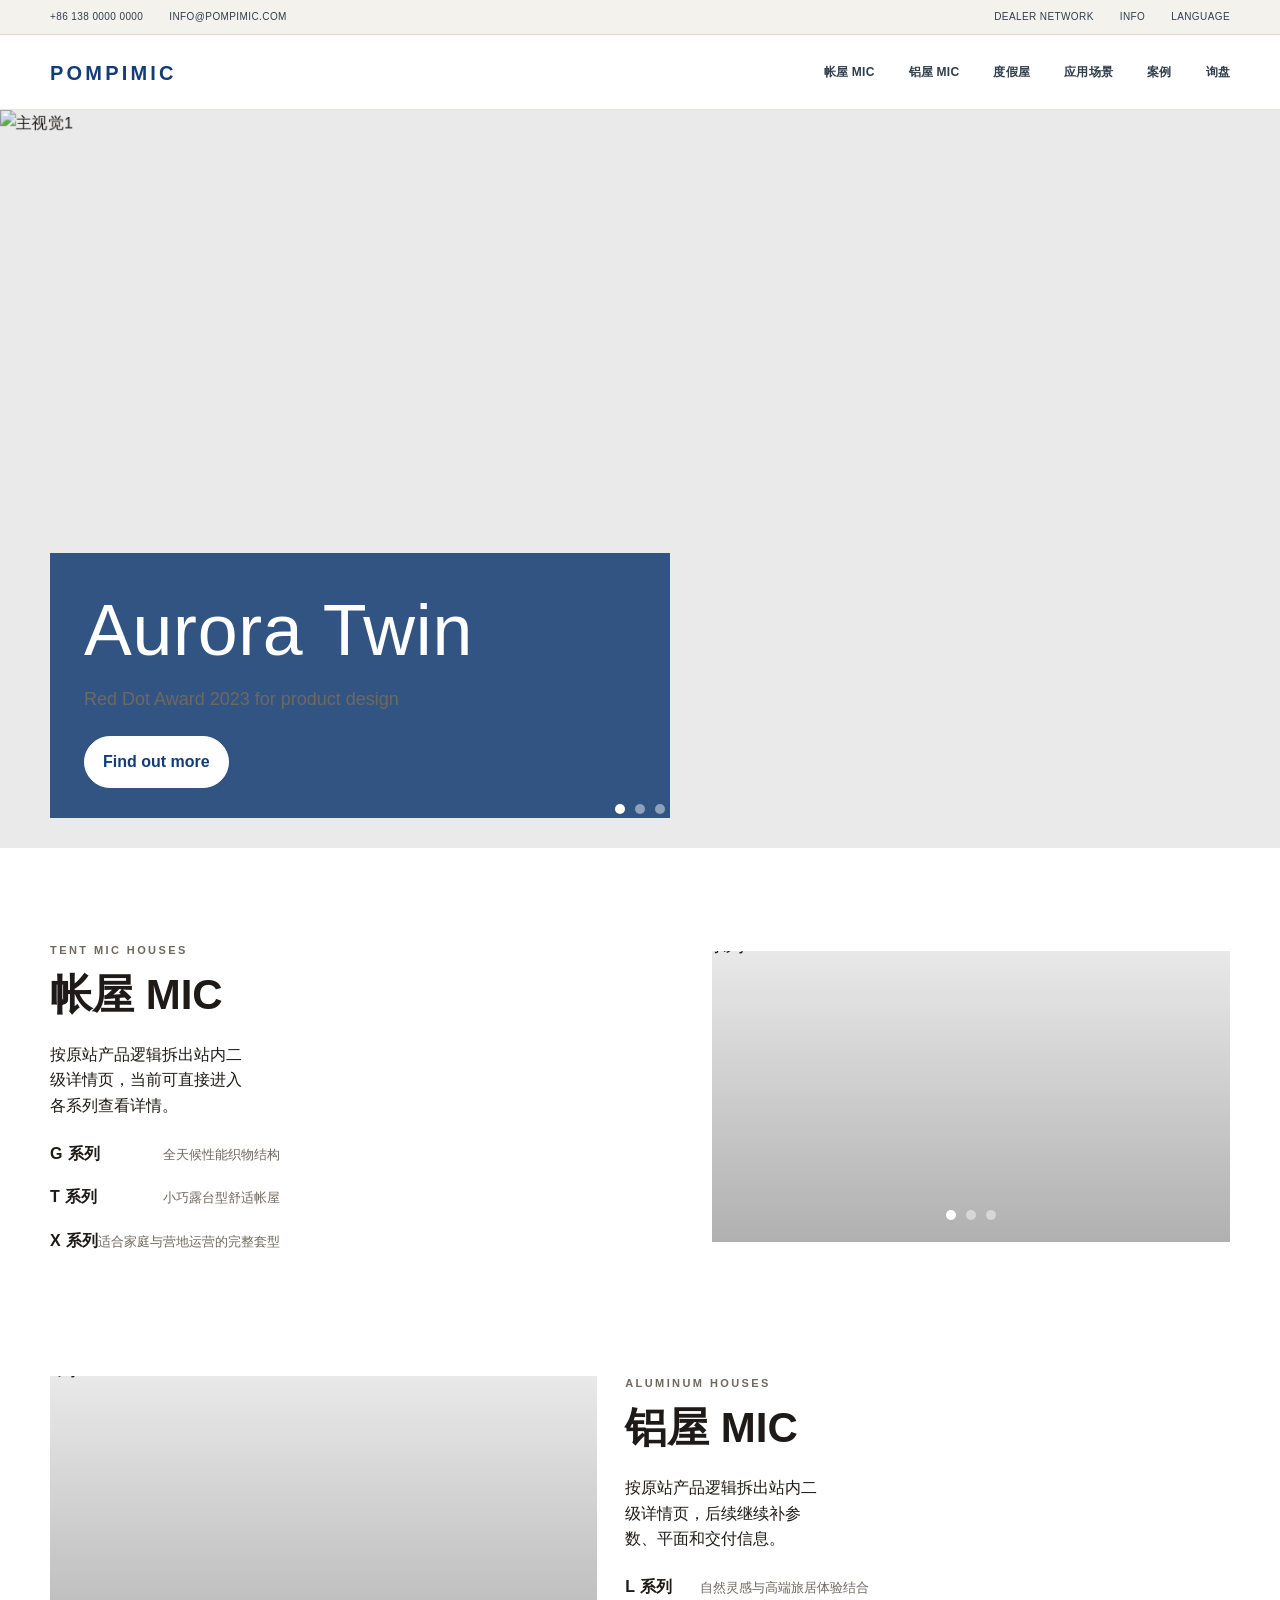
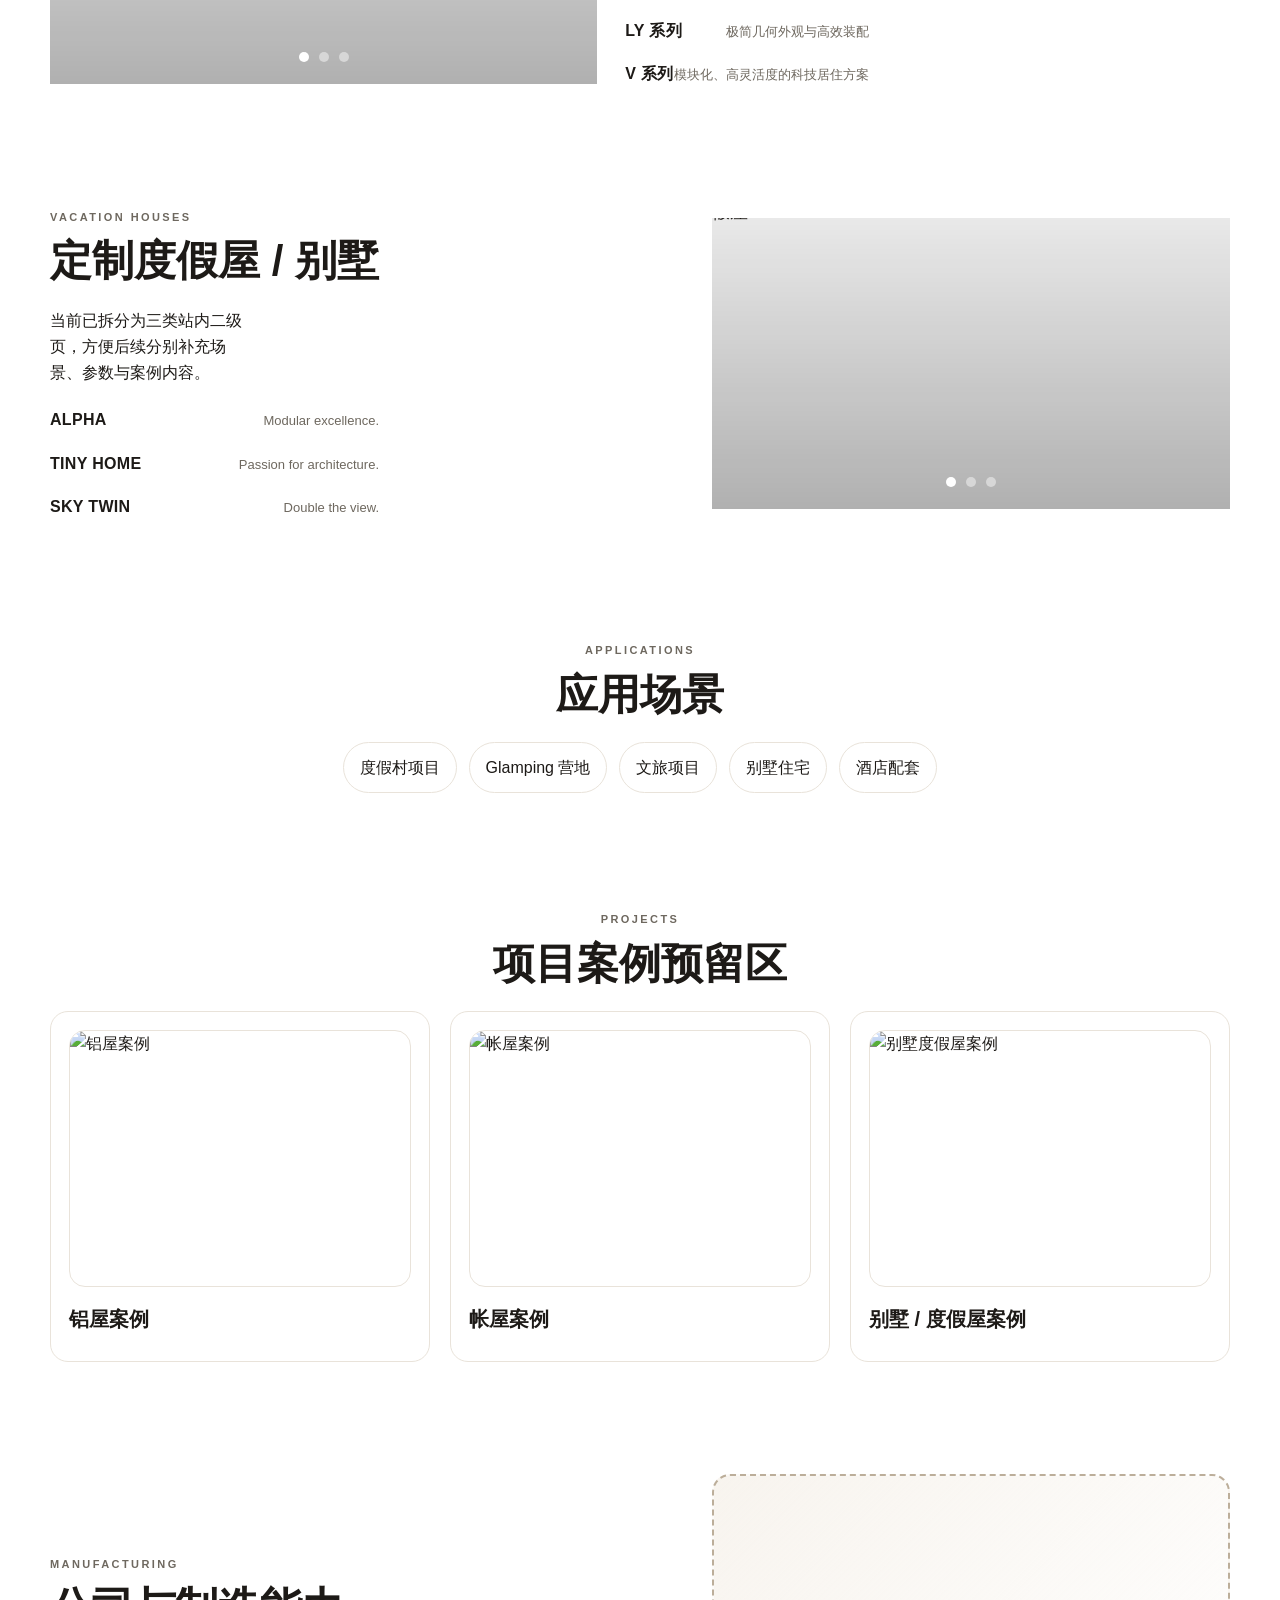
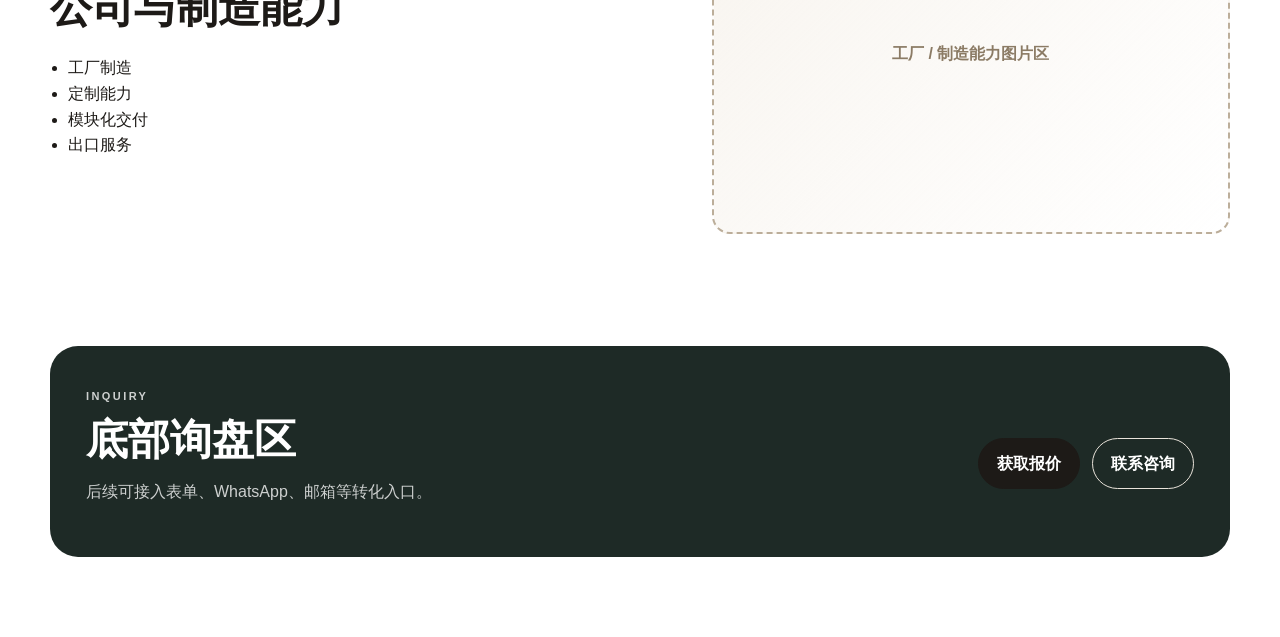
==== commit 6a413e0d: "Remove home nav item and link logo to homepage" ====
--- a/index.html
+++ b/index.html
@@ -25,9 +25,8 @@
   </div>
   <header class="site-header">
     <div class="container nav">
-      <div class="logo">POMPIMIC</div>
+      <a class="logo" href="index.html">POMPIMIC</a>
       <nav>
-        <a href="#hero">首页</a>
         <div class="nav-dropdown">
           <a href="#tent">帐屋 MIC</a>
           <div class="mega-menu">
--- a/styles.css
+++ b/styles.css
@@ -64,6 +64,8 @@
   position: relative;
 }
 .logo {
+  display: inline-flex;
+  align-items: center;
   font-weight: 800;
   letter-spacing: 0.16em;
   font-size: 20px;
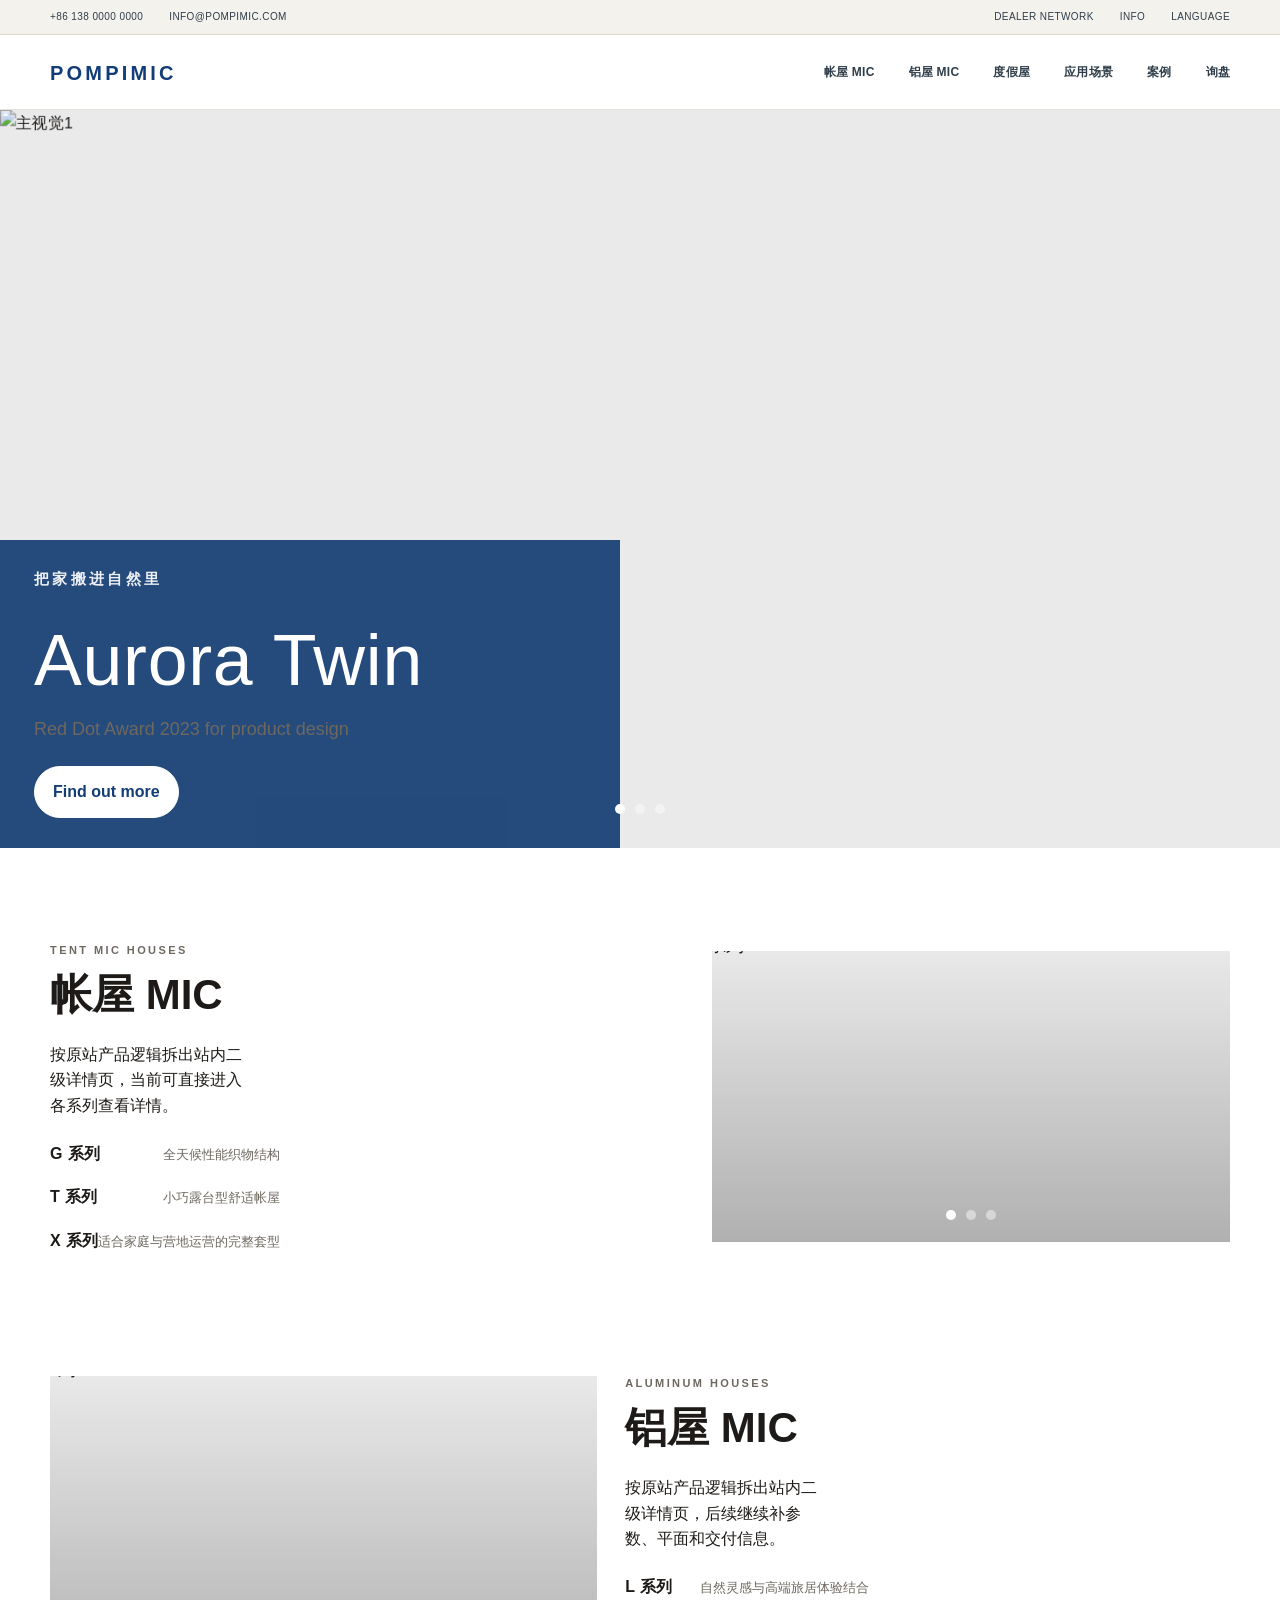
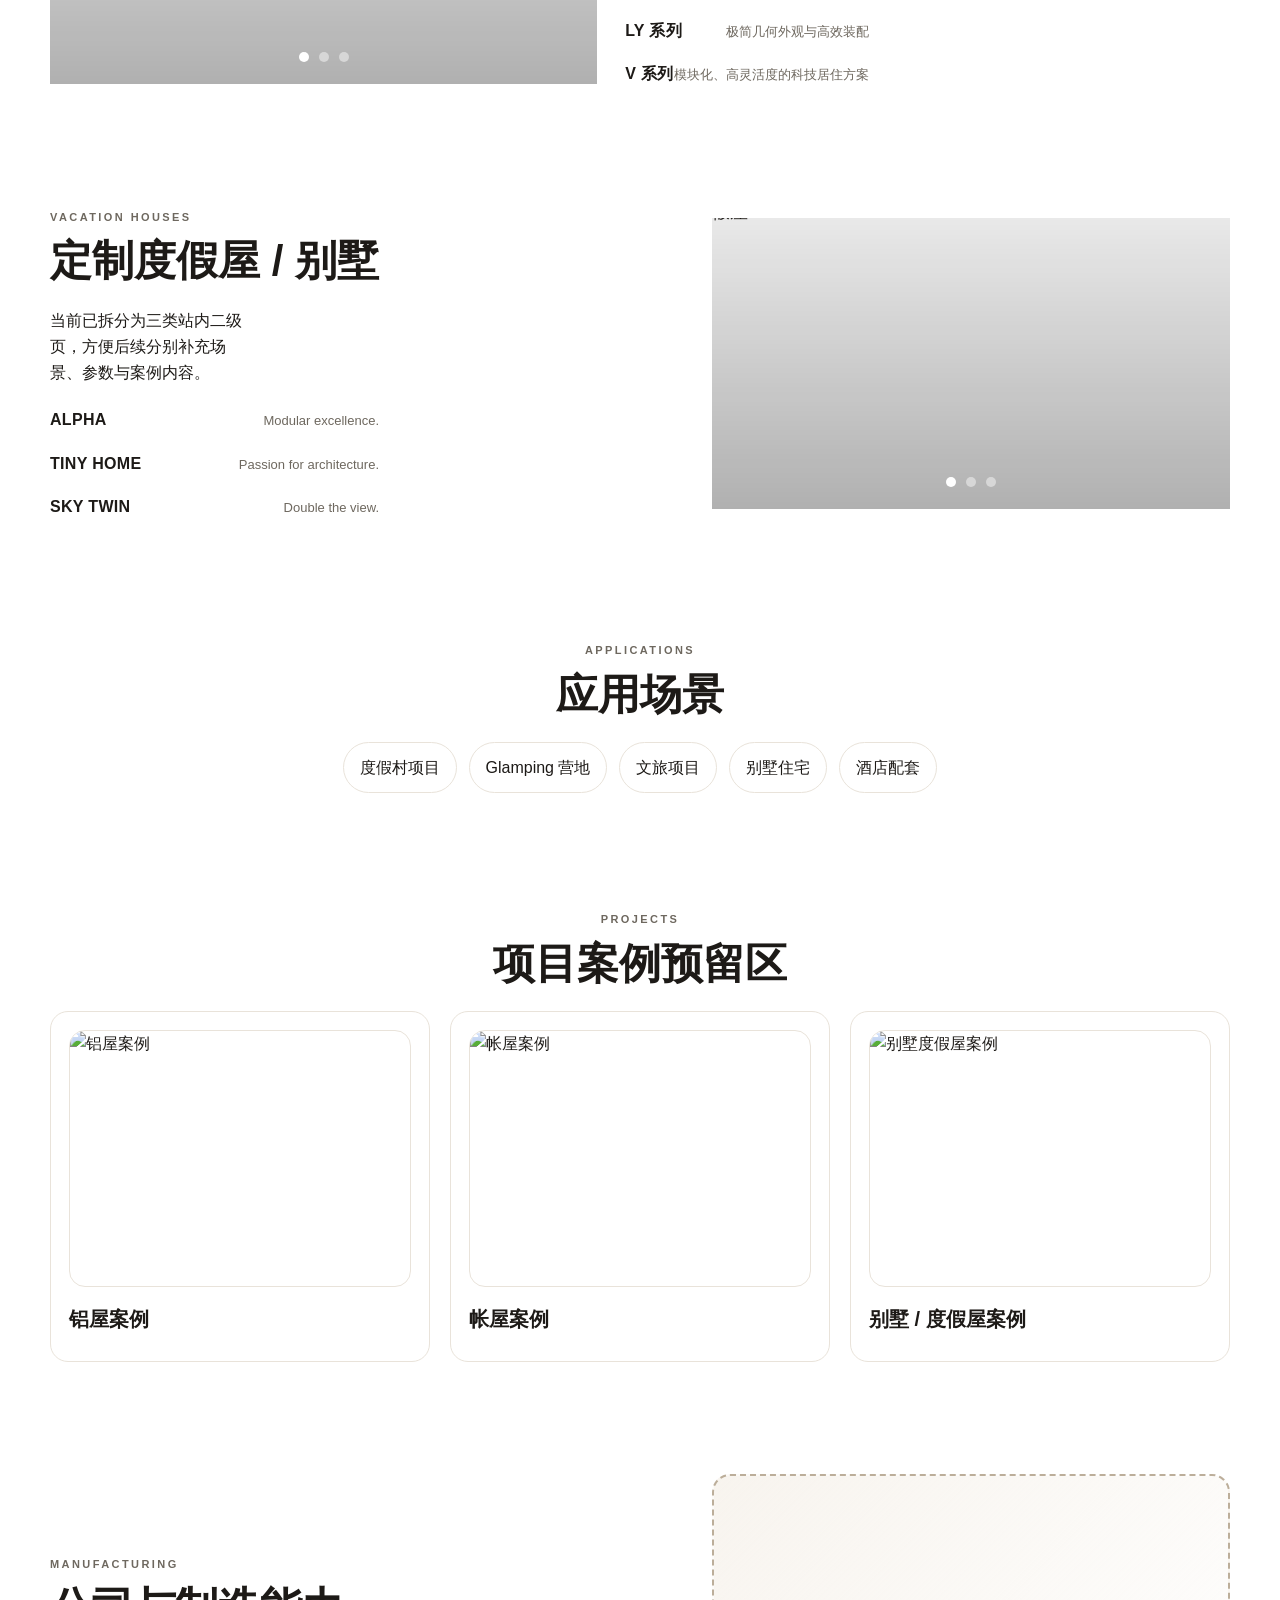
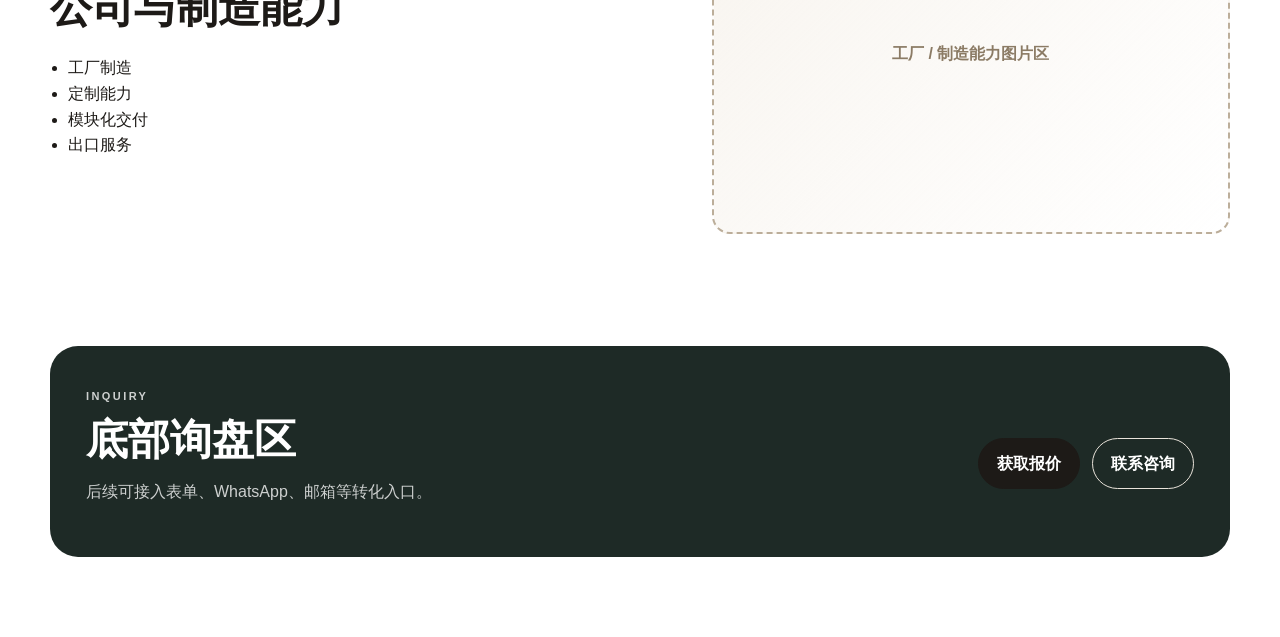
==== commit 5e8998b1: "Move hero slogan into right-side title panel" ====
--- a/index.html
+++ b/index.html
@@ -132,10 +132,8 @@
           </div>
           <div class="hero-content-wrap">
             <div class="container hero-full-inner">
-              <div class="hero-logo-block">
-                <div class="hero-so-logo">把家搬进自然里，你的诗意生活</div>
-              </div>
               <div class="hero-copy hero-copy-box">
+                <div class="hero-so-logo">把家搬进自然里</div>
                 <h1>Aurora Twin</h1>
                 <p>Red Dot Award 2023 for product design</p>
                 <div class="hero-actions">
--- a/styles.css
+++ b/styles.css
@@ -241,12 +241,14 @@
 .hero-full-inner {
   position: relative;
   z-index: 2;
+  width: 100%;
+  max-width: none;
   min-height: min(78vh, 860px);
   display: flex;
   flex-direction: column;
   justify-content: flex-end;
   gap: 18px;
-  padding: 80px 0 30px;
+  padding: 80px 0 0;
 }
 .hero-content-wrap {
   position: absolute;
@@ -286,8 +288,10 @@
   color: #fff;
 }
 .hero-copy-box {
-  width: min(620px, 100%);
-  background: rgba(10, 52, 109, 0.82) !important;
+  width: min(620px, calc(100vw - 40px));
+  margin-left: 0;
+  margin-bottom: 0;
+  background: rgba(10, 52, 109, 0.88) !important;
   padding: 26px 34px 30px;
 }
 .hero-copy .btn-primary {
@@ -304,8 +308,12 @@
   display: none;
 }
 .hero-so-logo {
-  font-size: 18px;
-  letter-spacing: 0.32em;
+  display: inline-flex;
+  align-items: center;
+  margin: 0 0 18px;
+  font-size: 15px;
+  font-weight: 600;
+  letter-spacing: 0.22em;
   text-transform: uppercase;
   color: rgba(255,255,255,0.92);
 }
@@ -631,7 +639,7 @@
   }
   .hero-full-inner {
     min-height: 72vh;
-    padding: 40px 0 24px;
+    padding: 40px 0 0;
   }
   .hero-image {
     min-height: 72vh;
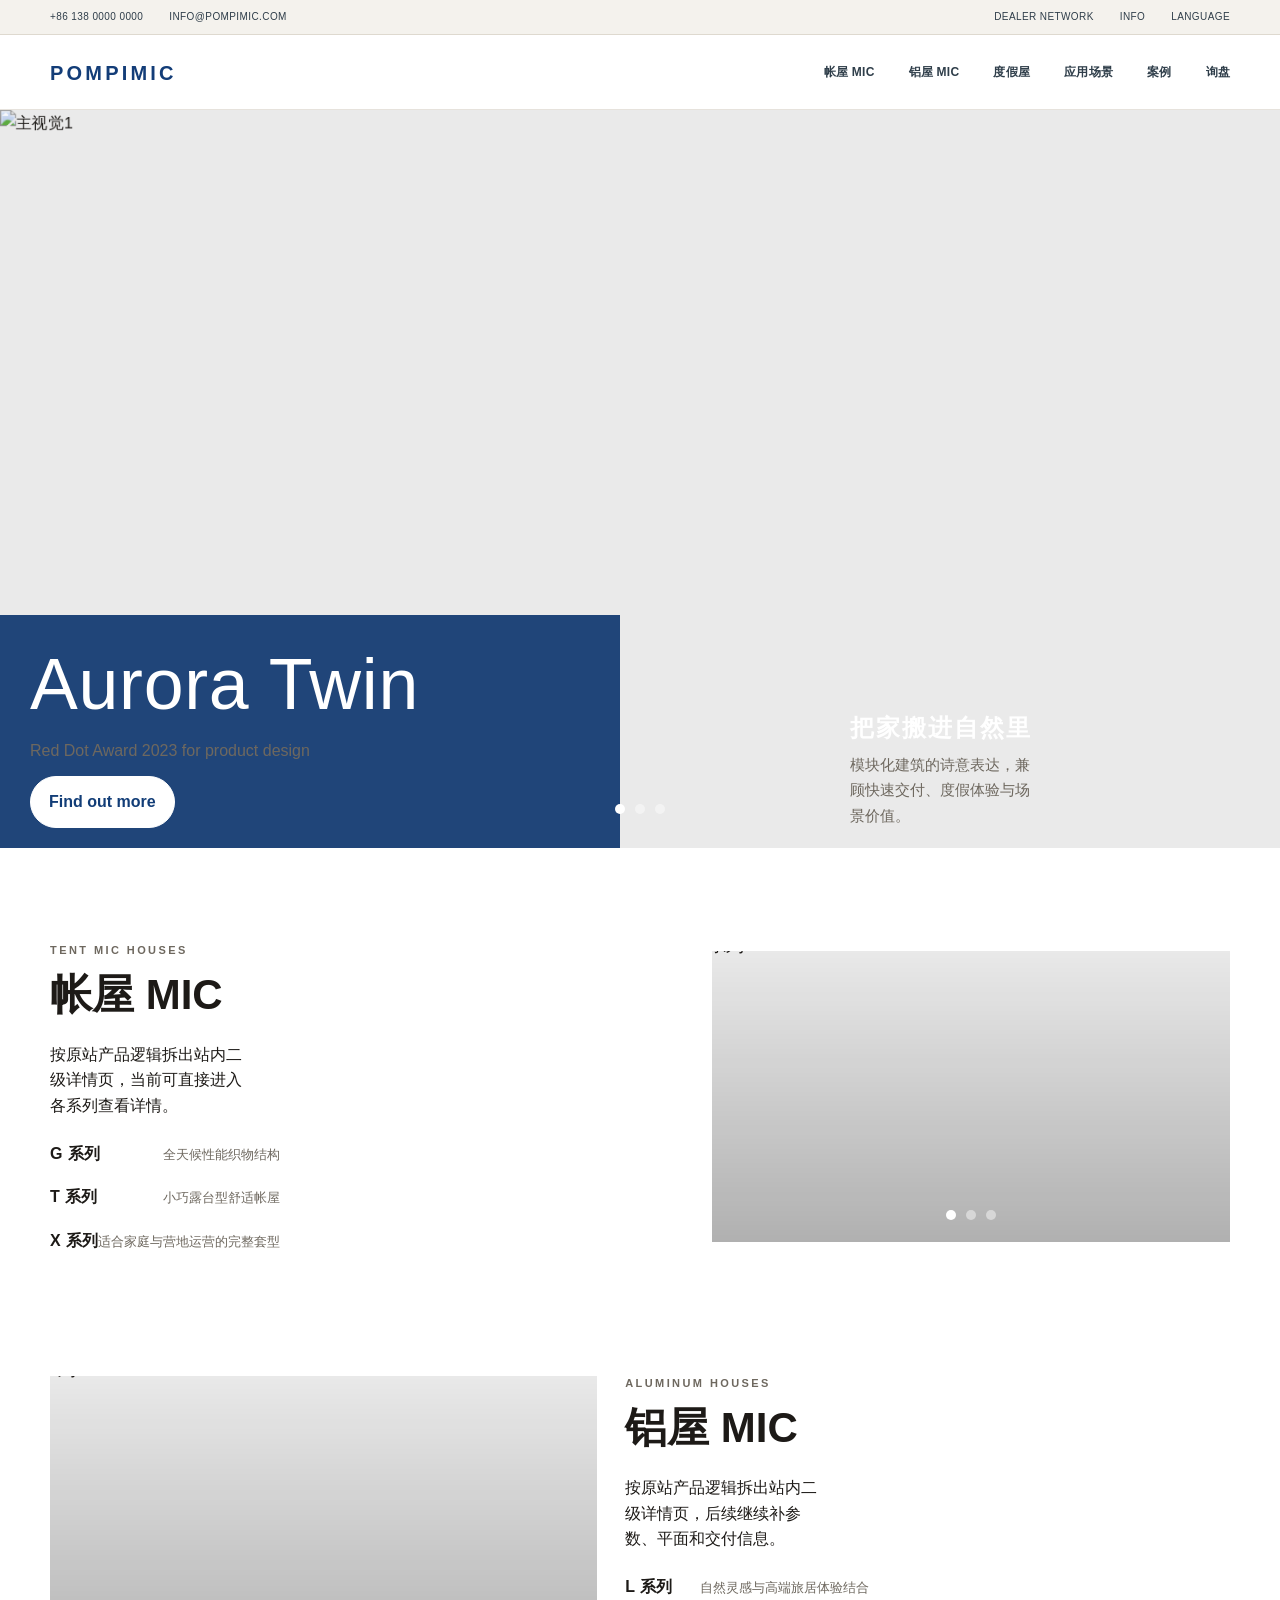
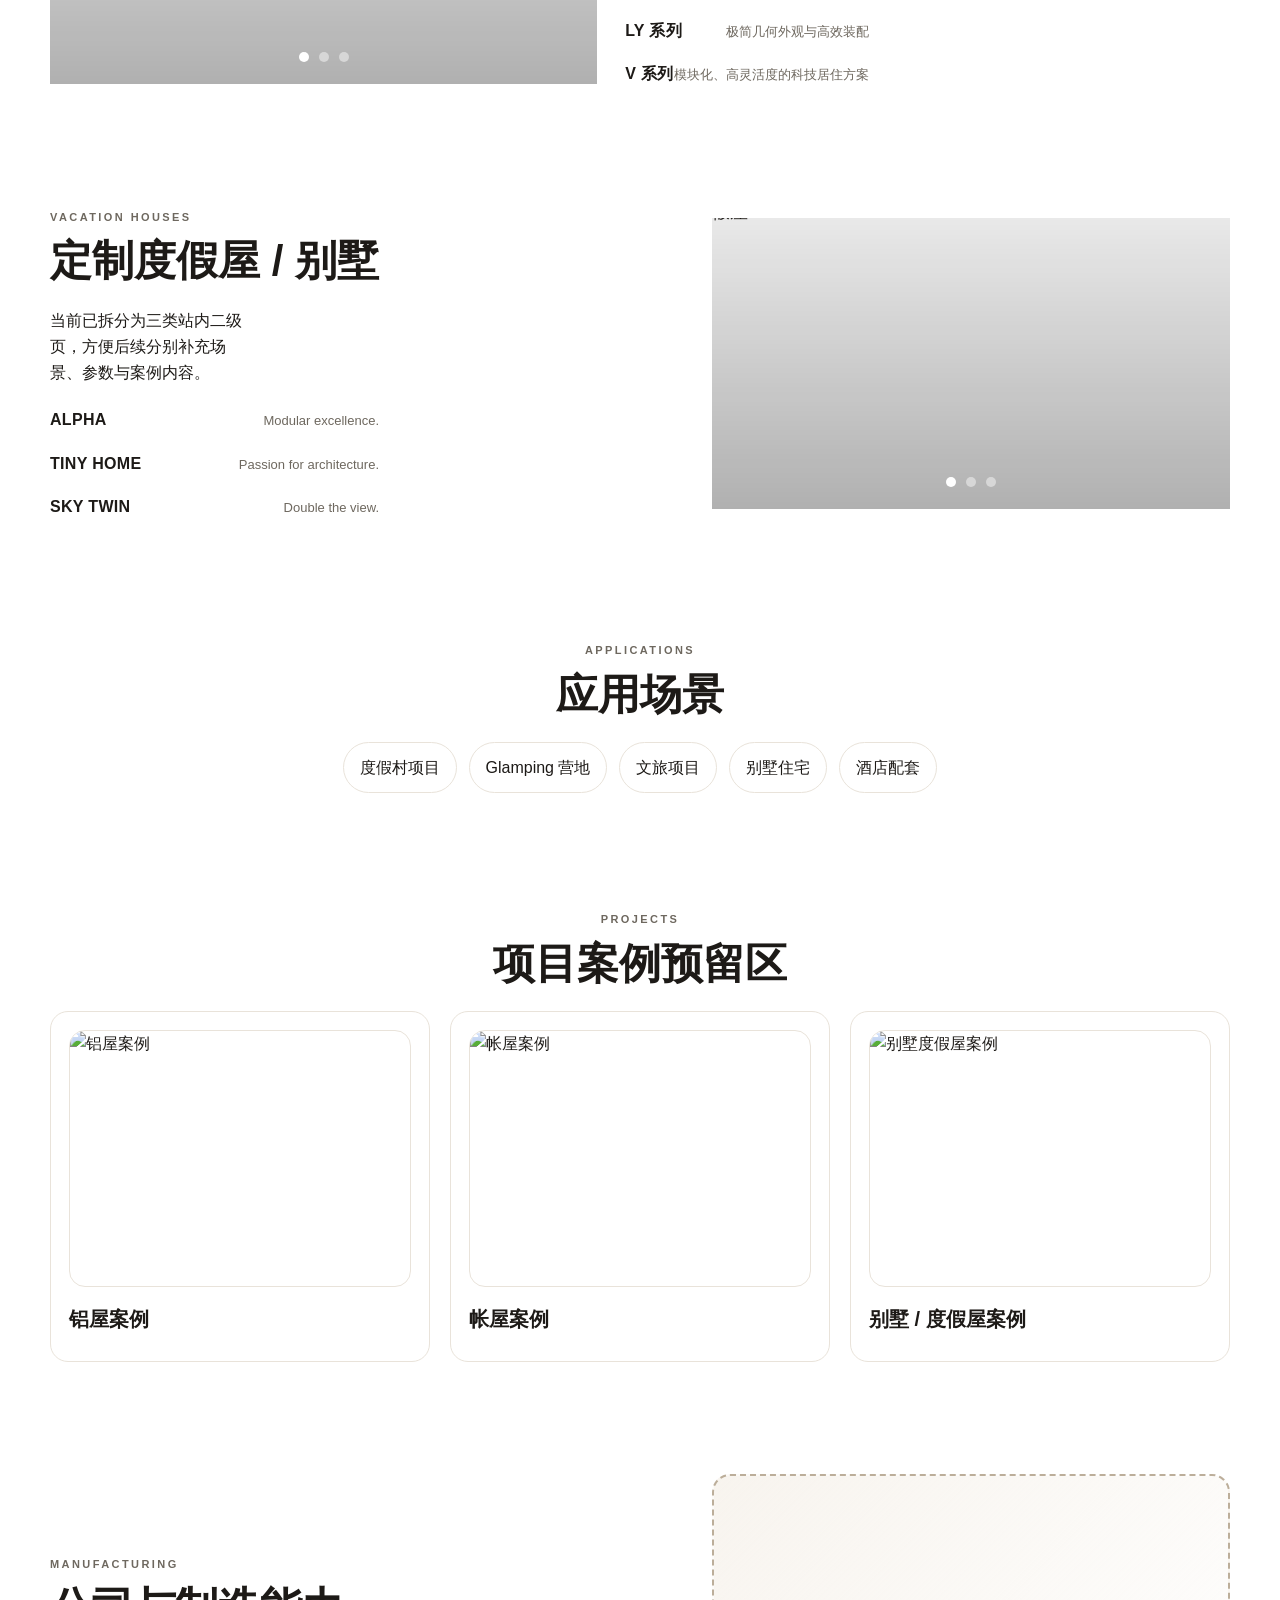
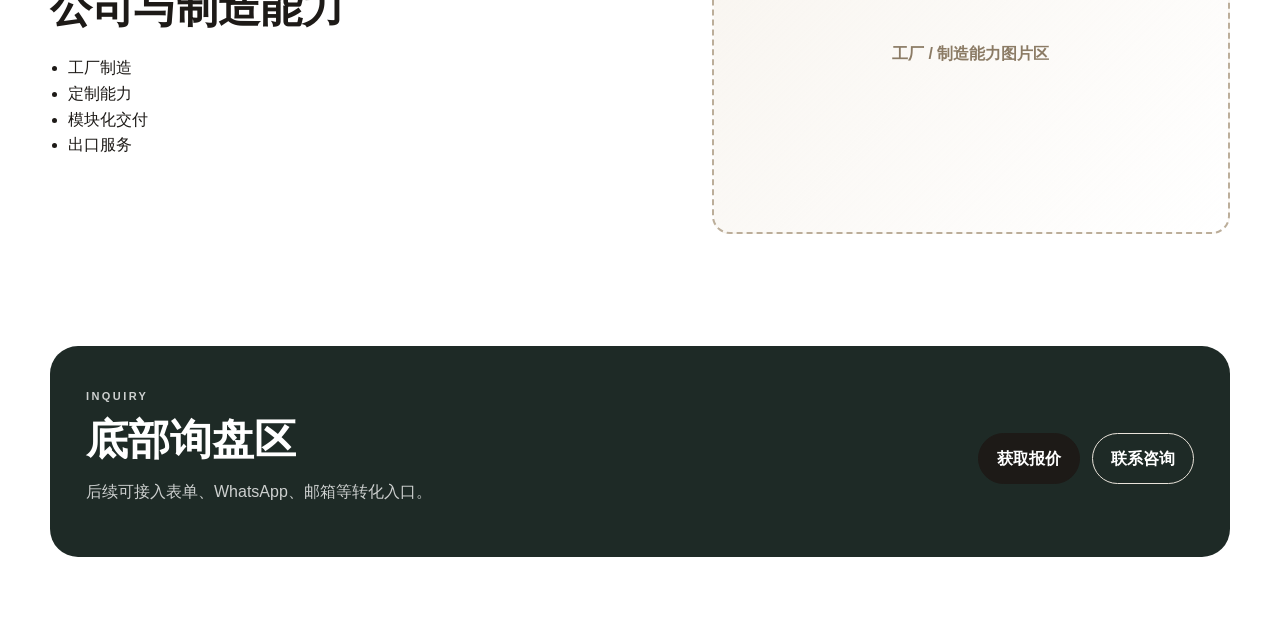
==== commit 17b08180: "Reposition hero slogan and reduce title panel height" ====
--- a/index.html
+++ b/index.html
@@ -133,12 +133,15 @@
           <div class="hero-content-wrap">
             <div class="container hero-full-inner">
               <div class="hero-copy hero-copy-box">
-                <div class="hero-so-logo">把家搬进自然里</div>
                 <h1>Aurora Twin</h1>
                 <p>Red Dot Award 2023 for product design</p>
                 <div class="hero-actions">
                   <a class="btn btn-primary" href="#tent">Find out more</a>
                 </div>
+              </div>
+              <div class="hero-side-copy">
+                <div class="hero-so-logo">把家搬进自然里</div>
+                <p class="hero-side-text">模块化建筑的诗意表达，兼顾快速交付、度假体验与场景价值。</p>
               </div>
             </div>
           </div>
--- a/styles.css
+++ b/styles.css
@@ -244,10 +244,11 @@
   width: 100%;
   max-width: none;
   min-height: min(78vh, 860px);
-  display: flex;
-  flex-direction: column;
-  justify-content: flex-end;
-  gap: 18px;
+  display: grid;
+  grid-template-columns: minmax(360px, 620px) minmax(260px, 430px);
+  align-items: end;
+  justify-content: space-between;
+  gap: 24px;
   padding: 80px 0 0;
 }
 .hero-content-wrap {
@@ -276,23 +277,24 @@
   font-weight: 700;
   letter-spacing: -0.03em;
   line-height: 1.02;
-  margin: 0 0 10px;
+  margin: 0 0 6px;
   max-width: none;
   color: #fff;
 }
 .hero-copy p {
   max-width: 42ch;
-  font-size: 18px;
-  line-height: 1.45;
-  margin: 0 0 16px;
+  font-size: 16px;
+  line-height: 1.4;
+  margin: 0 0 10px;
   color: #fff;
 }
 .hero-copy-box {
   width: min(620px, calc(100vw - 40px));
   margin-left: 0;
   margin-bottom: 0;
-  background: rgba(10, 52, 109, 0.88) !important;
-  padding: 26px 34px 30px;
+  align-self: end;
+  background: rgba(10, 52, 109, 0.9) !important;
+  padding: 18px 30px 20px;
 }
 .hero-copy .btn-primary {
   color: #123d77;
@@ -310,12 +312,23 @@
 .hero-so-logo {
   display: inline-flex;
   align-items: center;
-  margin: 0 0 18px;
+  margin: 0 0 10px;
+  font-size: 24px;
+  font-weight: 600;
+  letter-spacing: 0.08em;
+  line-height: 1.1;
+  color: rgba(255,255,255,0.96);
+}
+.hero-side-copy {
+  align-self: end;
+  padding-bottom: 20px;
+}
+.hero-side-text {
+  max-width: 22ch;
+  margin: 0;
   font-size: 15px;
-  font-weight: 600;
-  letter-spacing: 0.22em;
-  text-transform: uppercase;
-  color: rgba(255,255,255,0.92);
+  line-height: 1.7;
+  color: rgba(255,255,255,0.84);
 }
 .split {
   display: grid;
@@ -353,7 +366,7 @@
   display: flex;
   gap: 12px;
   flex-wrap: wrap;
-  margin-top: 24px;
+  margin-top: 14px;
 }
 .btn {
   display: inline-flex;
@@ -639,6 +652,8 @@
   }
   .hero-full-inner {
     min-height: 72vh;
+    grid-template-columns: 1fr;
+    gap: 10px;
     padding: 40px 0 0;
   }
   .hero-image {
@@ -648,10 +663,22 @@
   .hero-copy {
     max-width: 100%;
   }
+  .hero-copy-box {
+    width: 100%;
+    padding: 16px 20px 18px;
+  }
+  .hero-side-copy {
+    justify-self: start;
+    padding: 0 20px 18px;
+  }
   .hero-so-logo {
-    font-size: 14px;
-    letter-spacing: 0.18em;
-    text-align: center;
+    font-size: 18px;
+    letter-spacing: 0.06em;
+    text-align: left;
+  }
+  .hero-side-text {
+    font-size: 13px;
+    max-width: 28ch;
   }
   .wire-box.tall { min-height: 240px; }
   .cta-box { padding: 24px; }
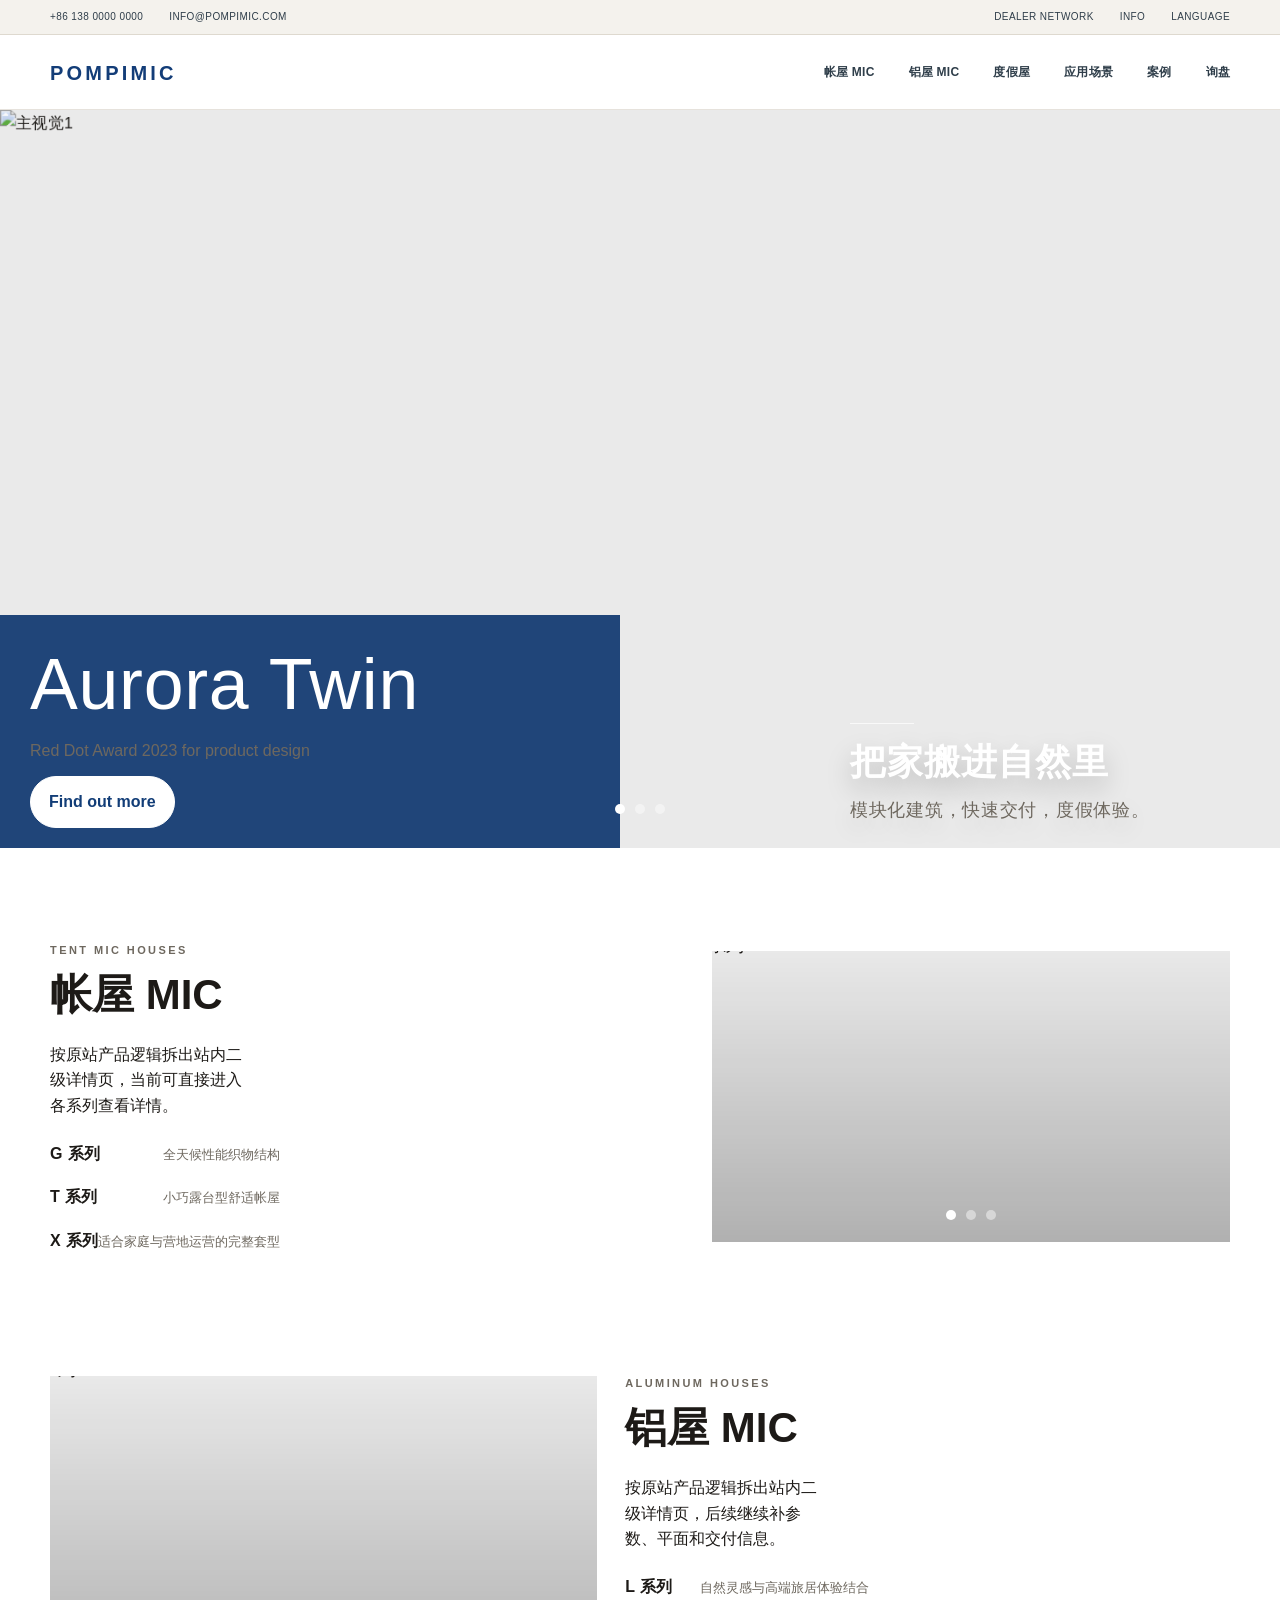
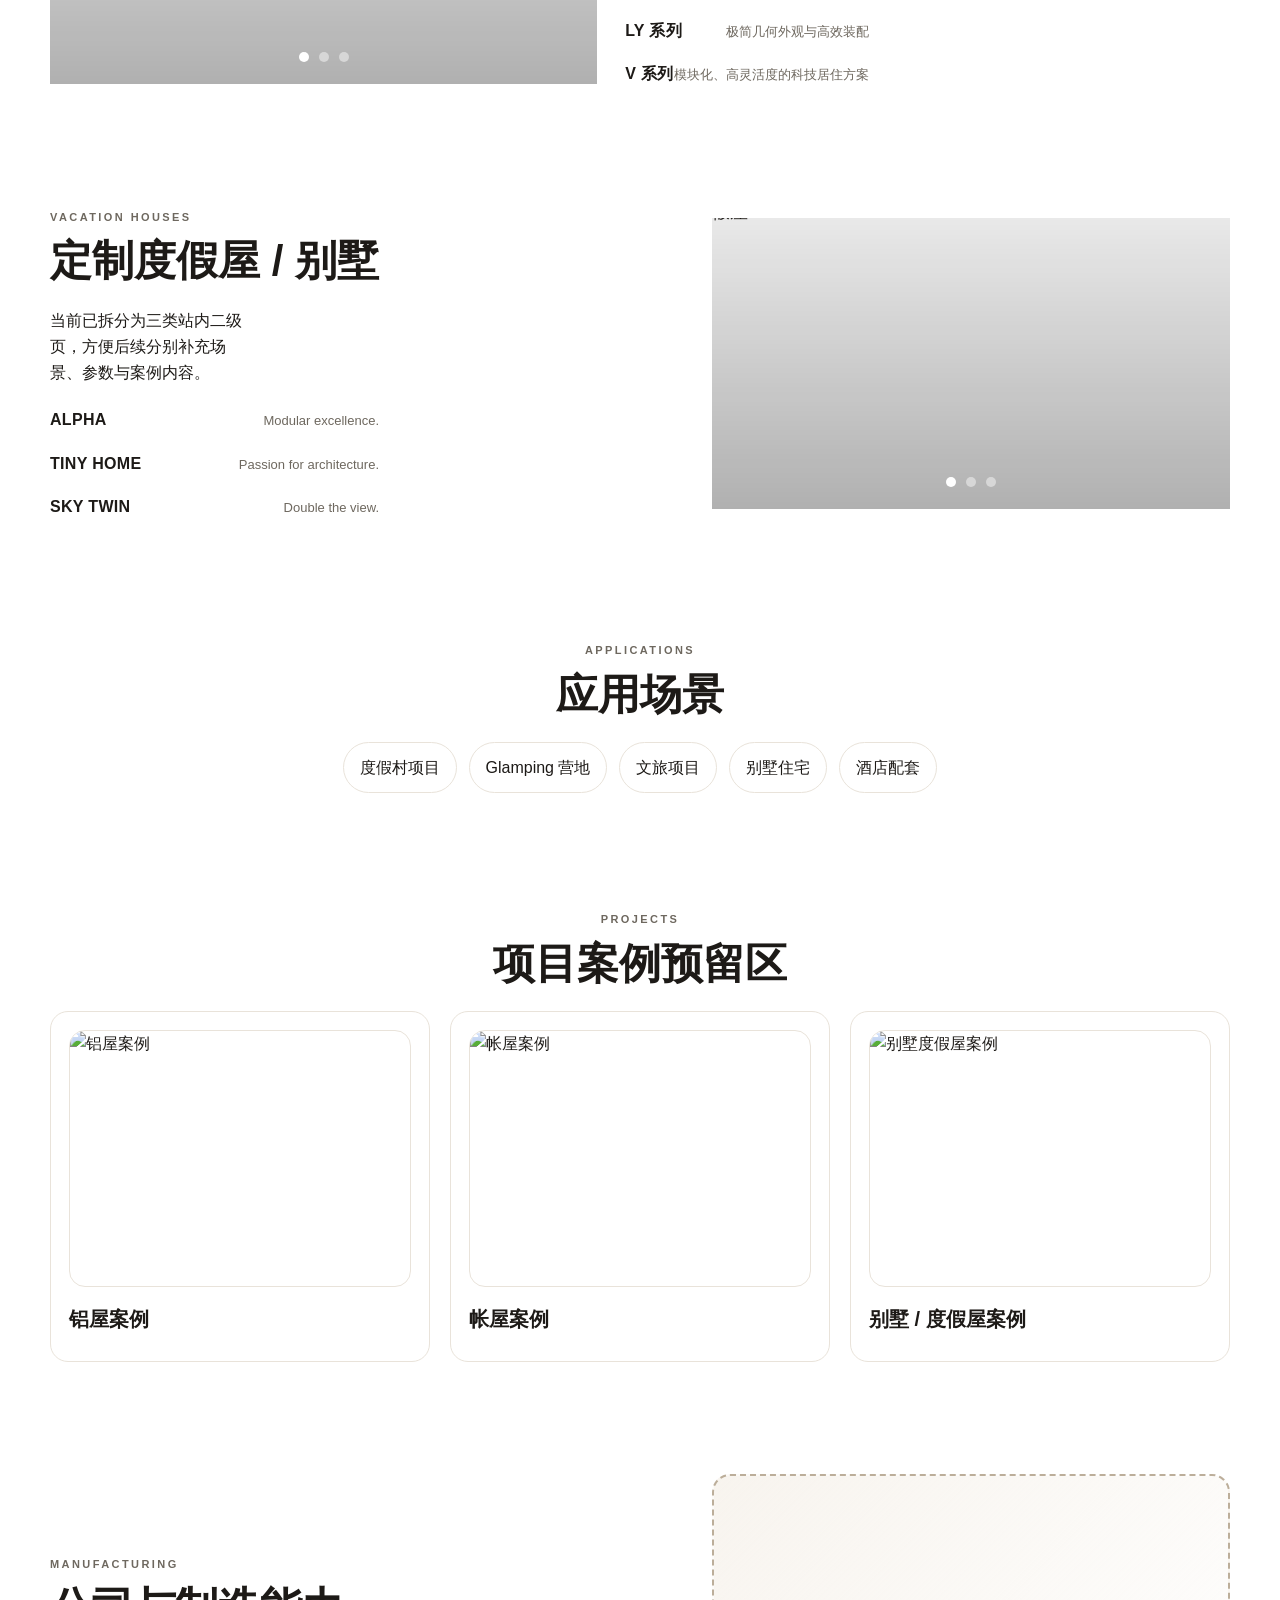
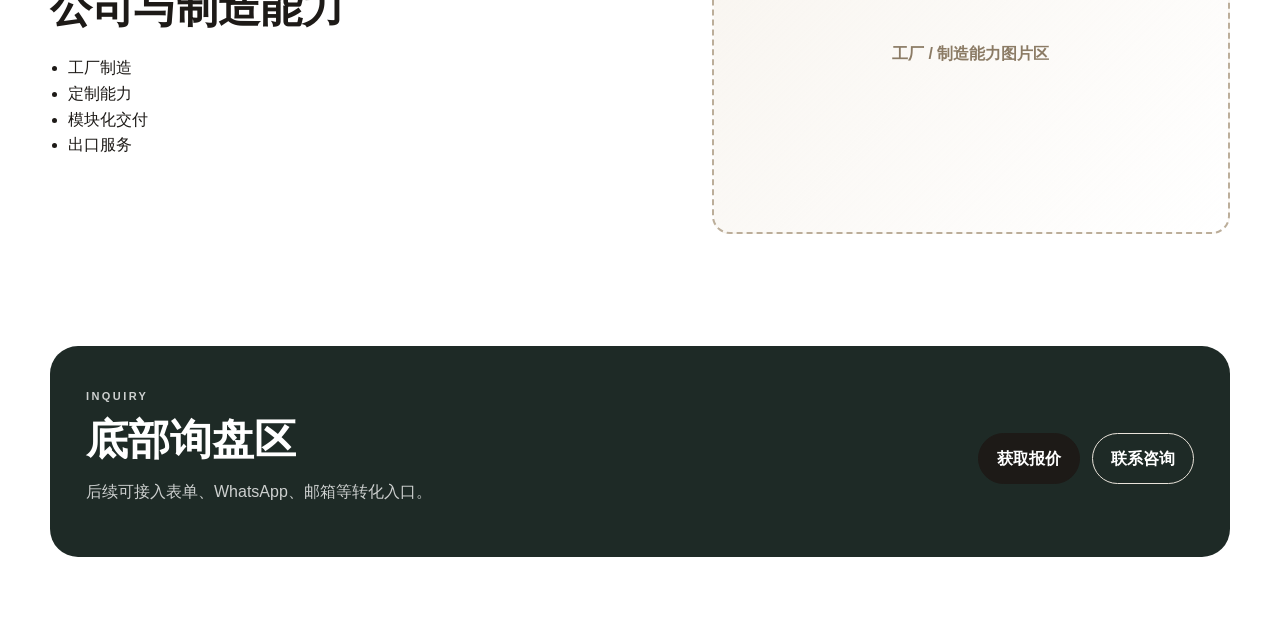
==== commit 6345b0bc: "Enlarge and simplify hero side copy" ====
--- a/index.html
+++ b/index.html
@@ -141,7 +141,7 @@
               </div>
               <div class="hero-side-copy">
                 <div class="hero-so-logo">把家搬进自然里</div>
-                <p class="hero-side-text">模块化建筑的诗意表达，兼顾快速交付、度假体验与场景价值。</p>
+                <p class="hero-side-text">模块化建筑，快速交付，度假体验。</p>
               </div>
             </div>
           </div>
--- a/styles.css
+++ b/styles.css
@@ -312,23 +312,37 @@
 .hero-so-logo {
   display: inline-flex;
   align-items: center;
-  margin: 0 0 10px;
-  font-size: 24px;
+  margin: 0 0 16px;
+  font-size: clamp(30px, 2.8vw, 40px);
   font-weight: 600;
-  letter-spacing: 0.08em;
-  line-height: 1.1;
+  letter-spacing: 0.03em;
+  line-height: 1.02;
+  color: #fff;
+  text-shadow: 0 12px 28px rgba(0, 0, 0, 0.22);
+}
+.hero-side-copy {
+  justify-self: end;
+  align-self: end;
+  width: min(460px, 100%);
+  padding: 0 10px 24px 0;
+  text-align: left;
+}
+.hero-side-copy::before {
+  content: "";
+  display: block;
+  width: 64px;
+  height: 1px;
+  margin: 0 0 20px;
+  background: rgba(255,255,255,0.7);
+}
+.hero-side-text {
+  max-width: none;
+  margin: 0;
+  font-size: 18px;
+  line-height: 1.5;
+  letter-spacing: 0.04em;
   color: rgba(255,255,255,0.96);
-}
-.hero-side-copy {
-  align-self: end;
-  padding-bottom: 20px;
-}
-.hero-side-text {
-  max-width: 22ch;
-  margin: 0;
-  font-size: 15px;
-  line-height: 1.7;
-  color: rgba(255,255,255,0.84);
+  text-shadow: 0 10px 24px rgba(0, 0, 0, 0.18);
 }
 .split {
   display: grid;
@@ -669,16 +683,23 @@
   }
   .hero-side-copy {
     justify-self: start;
+    width: 100%;
     padding: 0 20px 18px;
   }
+  .hero-side-copy::before {
+    width: 44px;
+    margin-bottom: 14px;
+  }
   .hero-so-logo {
-    font-size: 18px;
-    letter-spacing: 0.06em;
+    font-size: 22px;
+    letter-spacing: 0.03em;
     text-align: left;
   }
   .hero-side-text {
-    font-size: 13px;
-    max-width: 28ch;
+    font-size: 15px;
+    max-width: none;
+    line-height: 1.7;
+    color: rgba(255,255,255,0.96);
   }
   .wire-box.tall { min-height: 240px; }
   .cta-box { padding: 24px; }
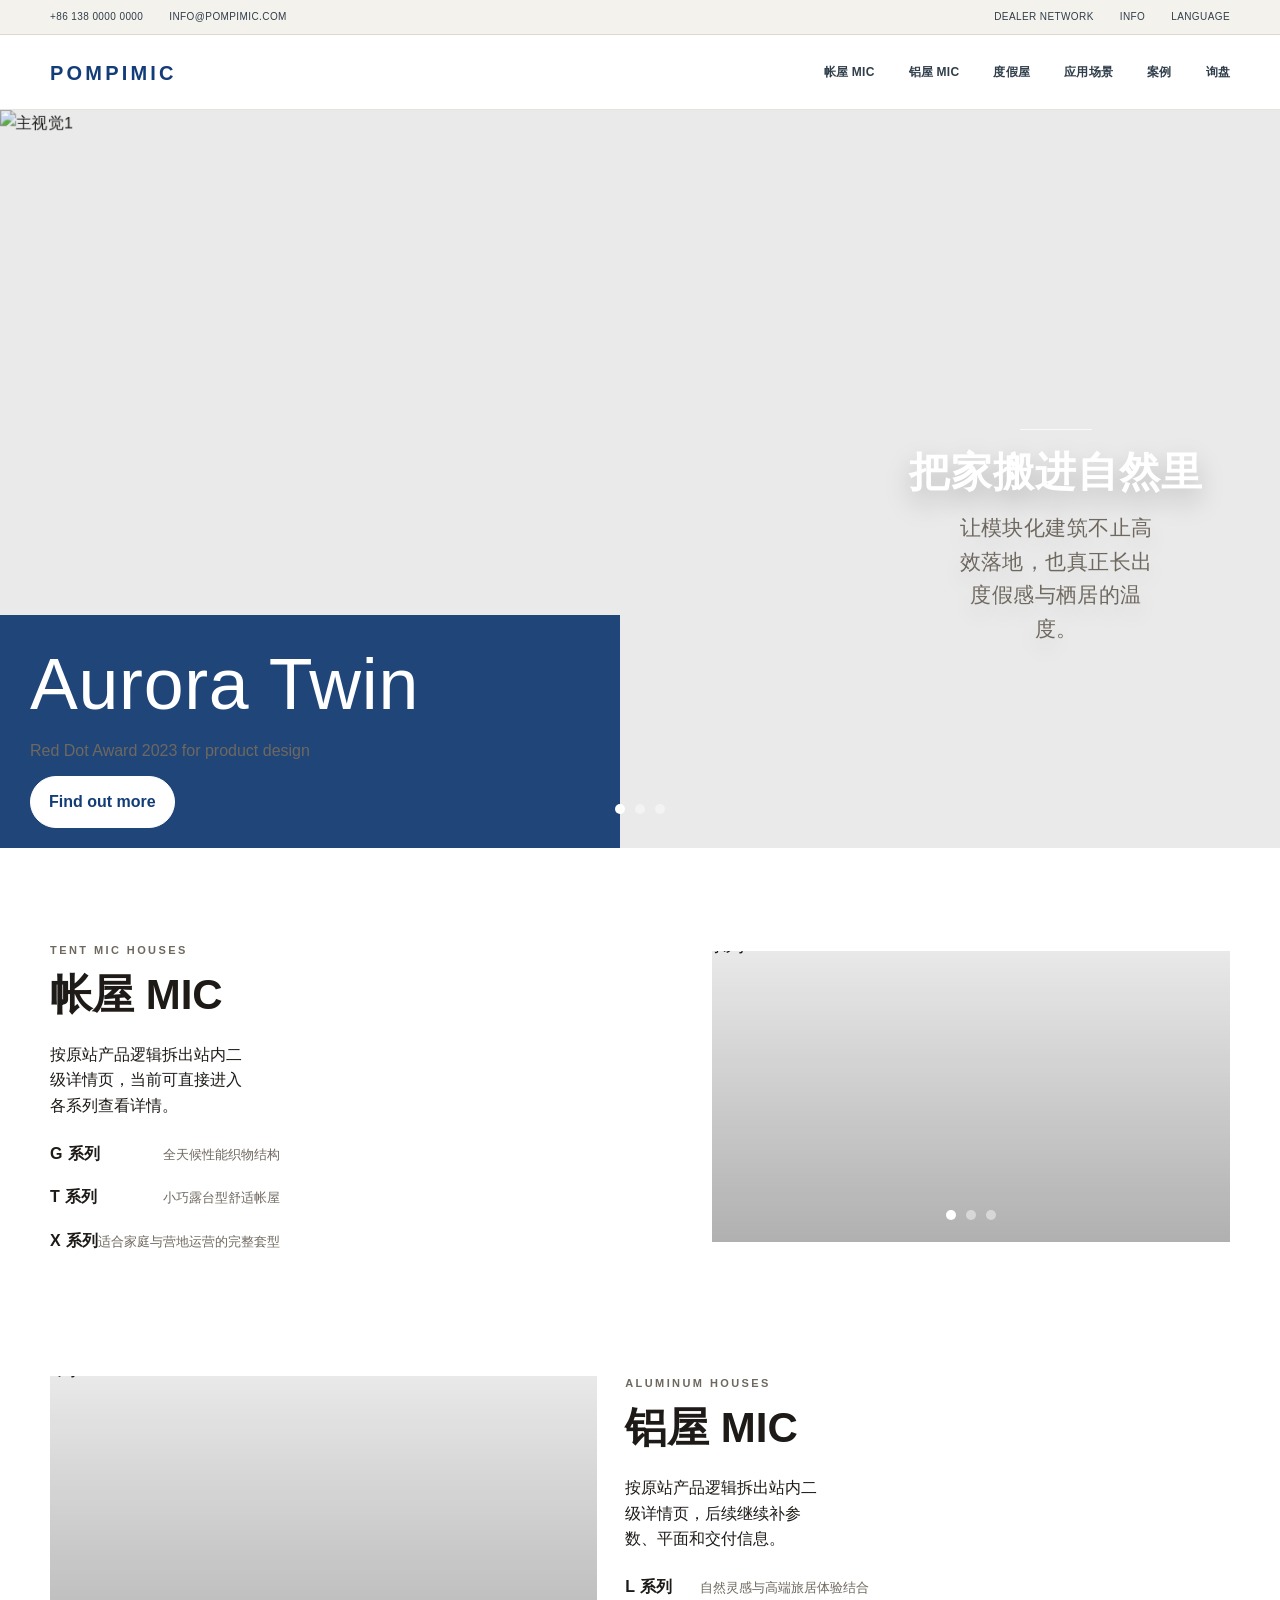
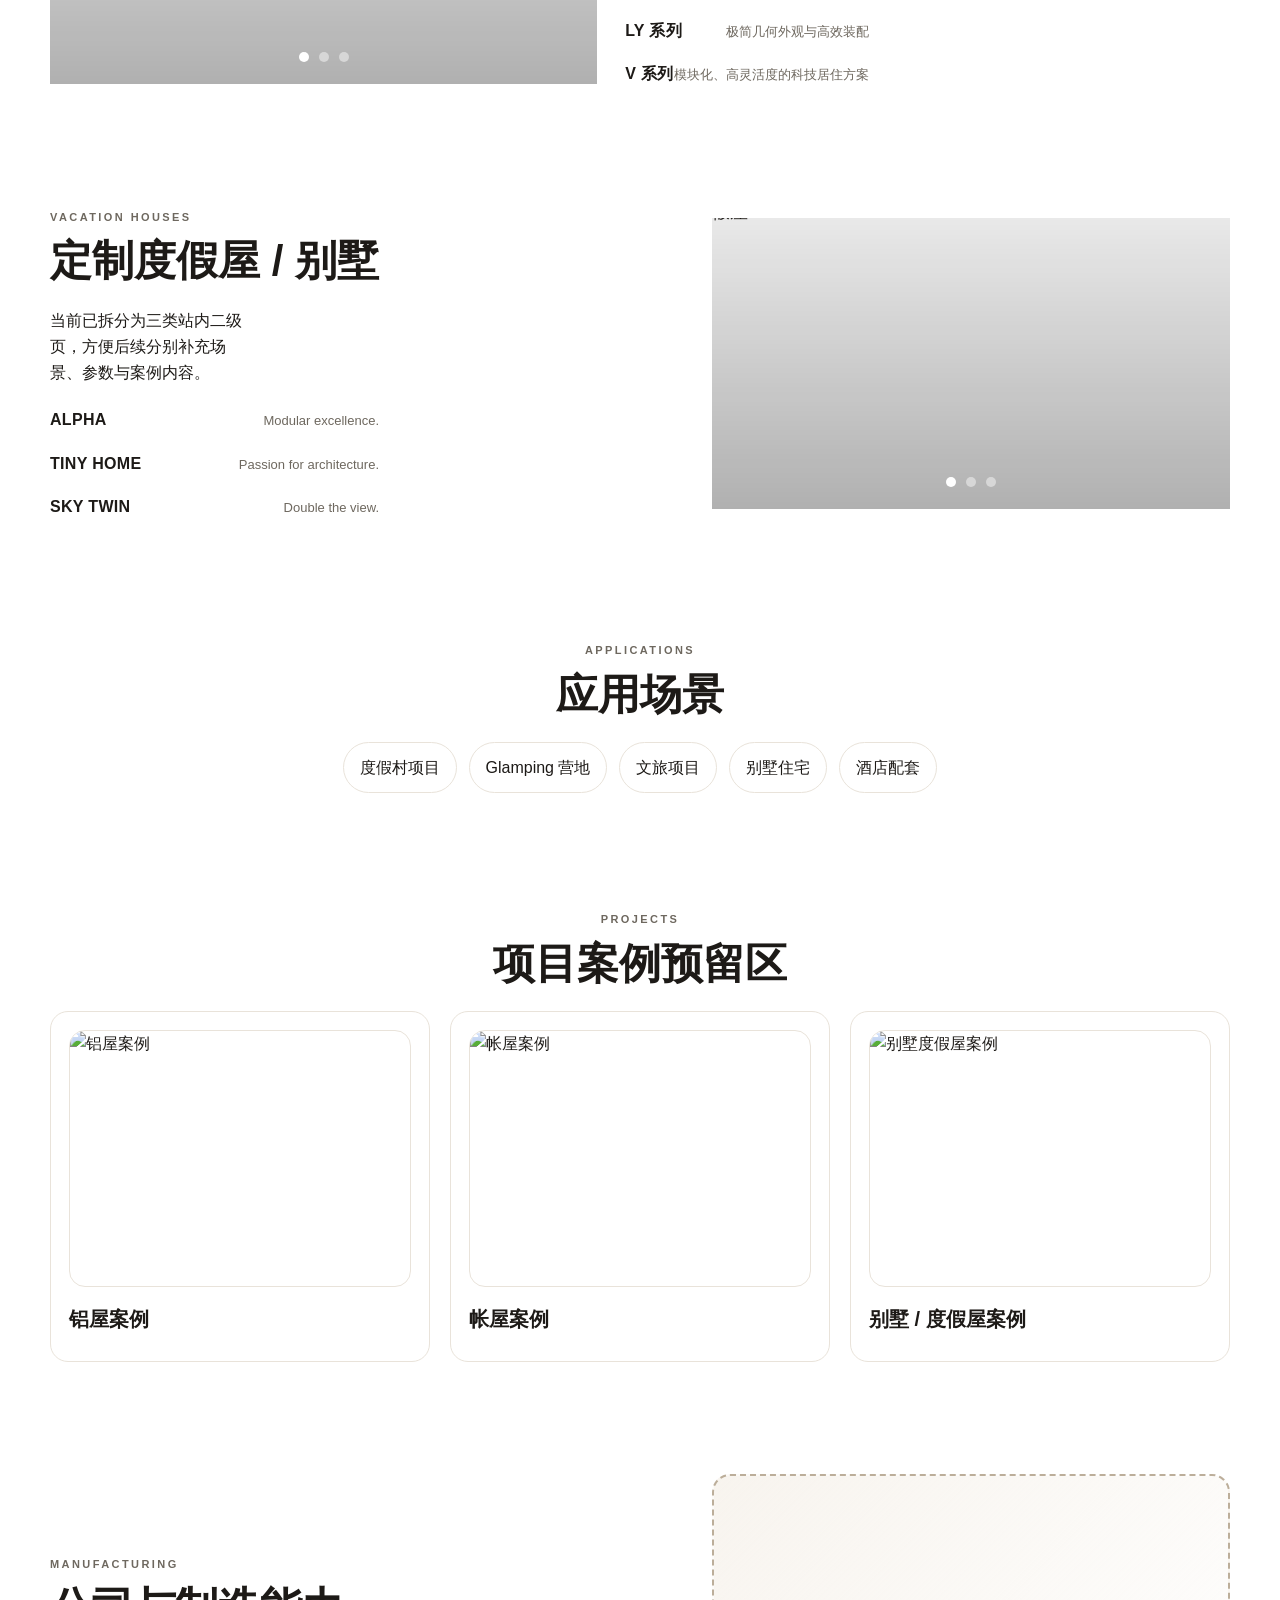
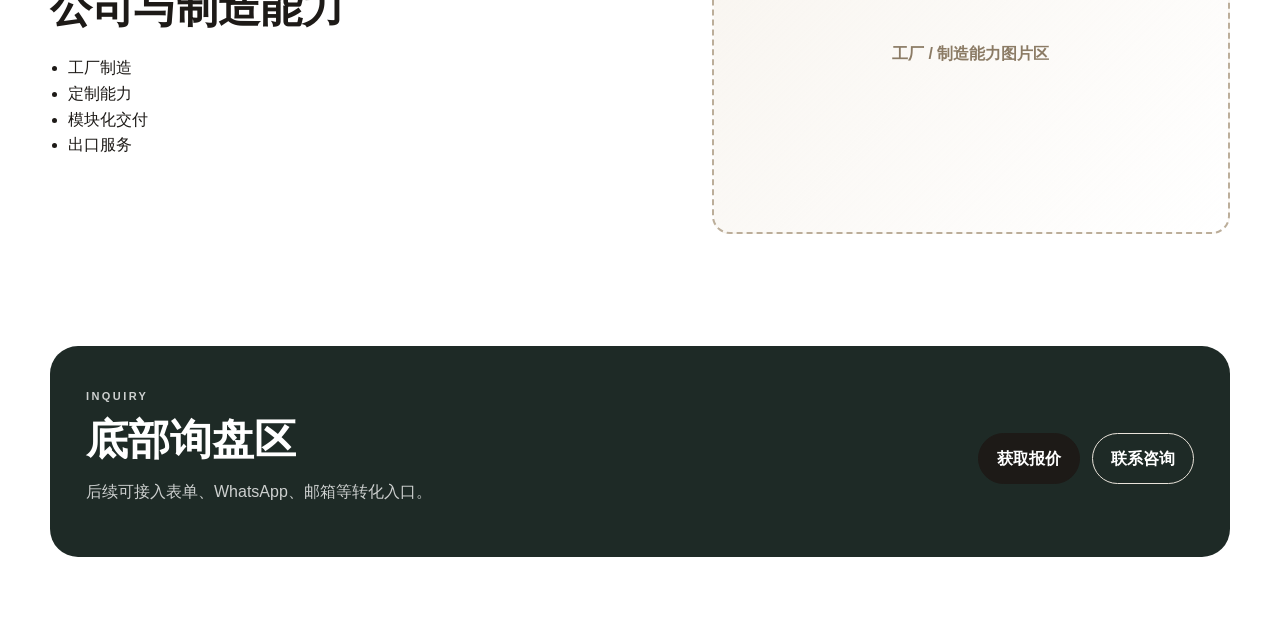
==== commit 63aa841a: "Center hero side copy and soften supporting text" ====
--- a/index.html
+++ b/index.html
@@ -141,7 +141,7 @@
               </div>
               <div class="hero-side-copy">
                 <div class="hero-so-logo">把家搬进自然里</div>
-                <p class="hero-side-text">模块化建筑，快速交付，度假体验。</p>
+                <p class="hero-side-text">让模块化建筑不止高效落地，也真正长出度假感与栖居的温度。</p>
               </div>
             </div>
           </div>
--- a/styles.css
+++ b/styles.css
@@ -312,37 +312,37 @@
 .hero-so-logo {
   display: inline-flex;
   align-items: center;
-  margin: 0 0 16px;
-  font-size: clamp(30px, 2.8vw, 40px);
+  margin: 0 0 18px;
+  font-size: clamp(34px, 3.2vw, 46px);
   font-weight: 600;
-  letter-spacing: 0.03em;
-  line-height: 1.02;
+  letter-spacing: 0.025em;
+  line-height: 1.01;
   color: #fff;
   text-shadow: 0 12px 28px rgba(0, 0, 0, 0.22);
 }
 .hero-side-copy {
   justify-self: end;
-  align-self: end;
-  width: min(460px, 100%);
-  padding: 0 10px 24px 0;
-  text-align: left;
+  align-self: center;
+  width: min(520px, 100%);
+  padding: 0 18px 0 0;
+  text-align: center;
 }
 .hero-side-copy::before {
   content: "";
   display: block;
-  width: 64px;
+  width: 72px;
   height: 1px;
-  margin: 0 0 20px;
-  background: rgba(255,255,255,0.7);
+  margin: 0 auto 22px;
+  background: rgba(255,255,255,0.72);
 }
 .hero-side-text {
-  max-width: none;
-  margin: 0;
-  font-size: 18px;
-  line-height: 1.5;
-  letter-spacing: 0.04em;
-  color: rgba(255,255,255,0.96);
-  text-shadow: 0 10px 24px rgba(0, 0, 0, 0.18);
+  max-width: 18ch;
+  margin: 0 auto;
+  font-size: 21px;
+  line-height: 1.6;
+  letter-spacing: 0.02em;
+  color: rgba(233, 237, 242, 0.78);
+  text-shadow: 0 10px 24px rgba(0, 0, 0, 0.14);
 }
 .split {
   display: grid;
@@ -685,21 +685,23 @@
     justify-self: start;
     width: 100%;
     padding: 0 20px 18px;
+    text-align: left;
   }
   .hero-side-copy::before {
     width: 44px;
-    margin-bottom: 14px;
+    margin: 0 0 14px;
   }
   .hero-so-logo {
-    font-size: 22px;
-    letter-spacing: 0.03em;
+    font-size: 24px;
+    letter-spacing: 0.025em;
     text-align: left;
   }
   .hero-side-text {
-    font-size: 15px;
-    max-width: none;
-    line-height: 1.7;
-    color: rgba(255,255,255,0.96);
+    font-size: 16px;
+    max-width: 22ch;
+    margin: 0;
+    line-height: 1.65;
+    color: rgba(233, 237, 242, 0.82);
   }
   .wire-box.tall { min-height: 240px; }
   .cta-box { padding: 24px; }
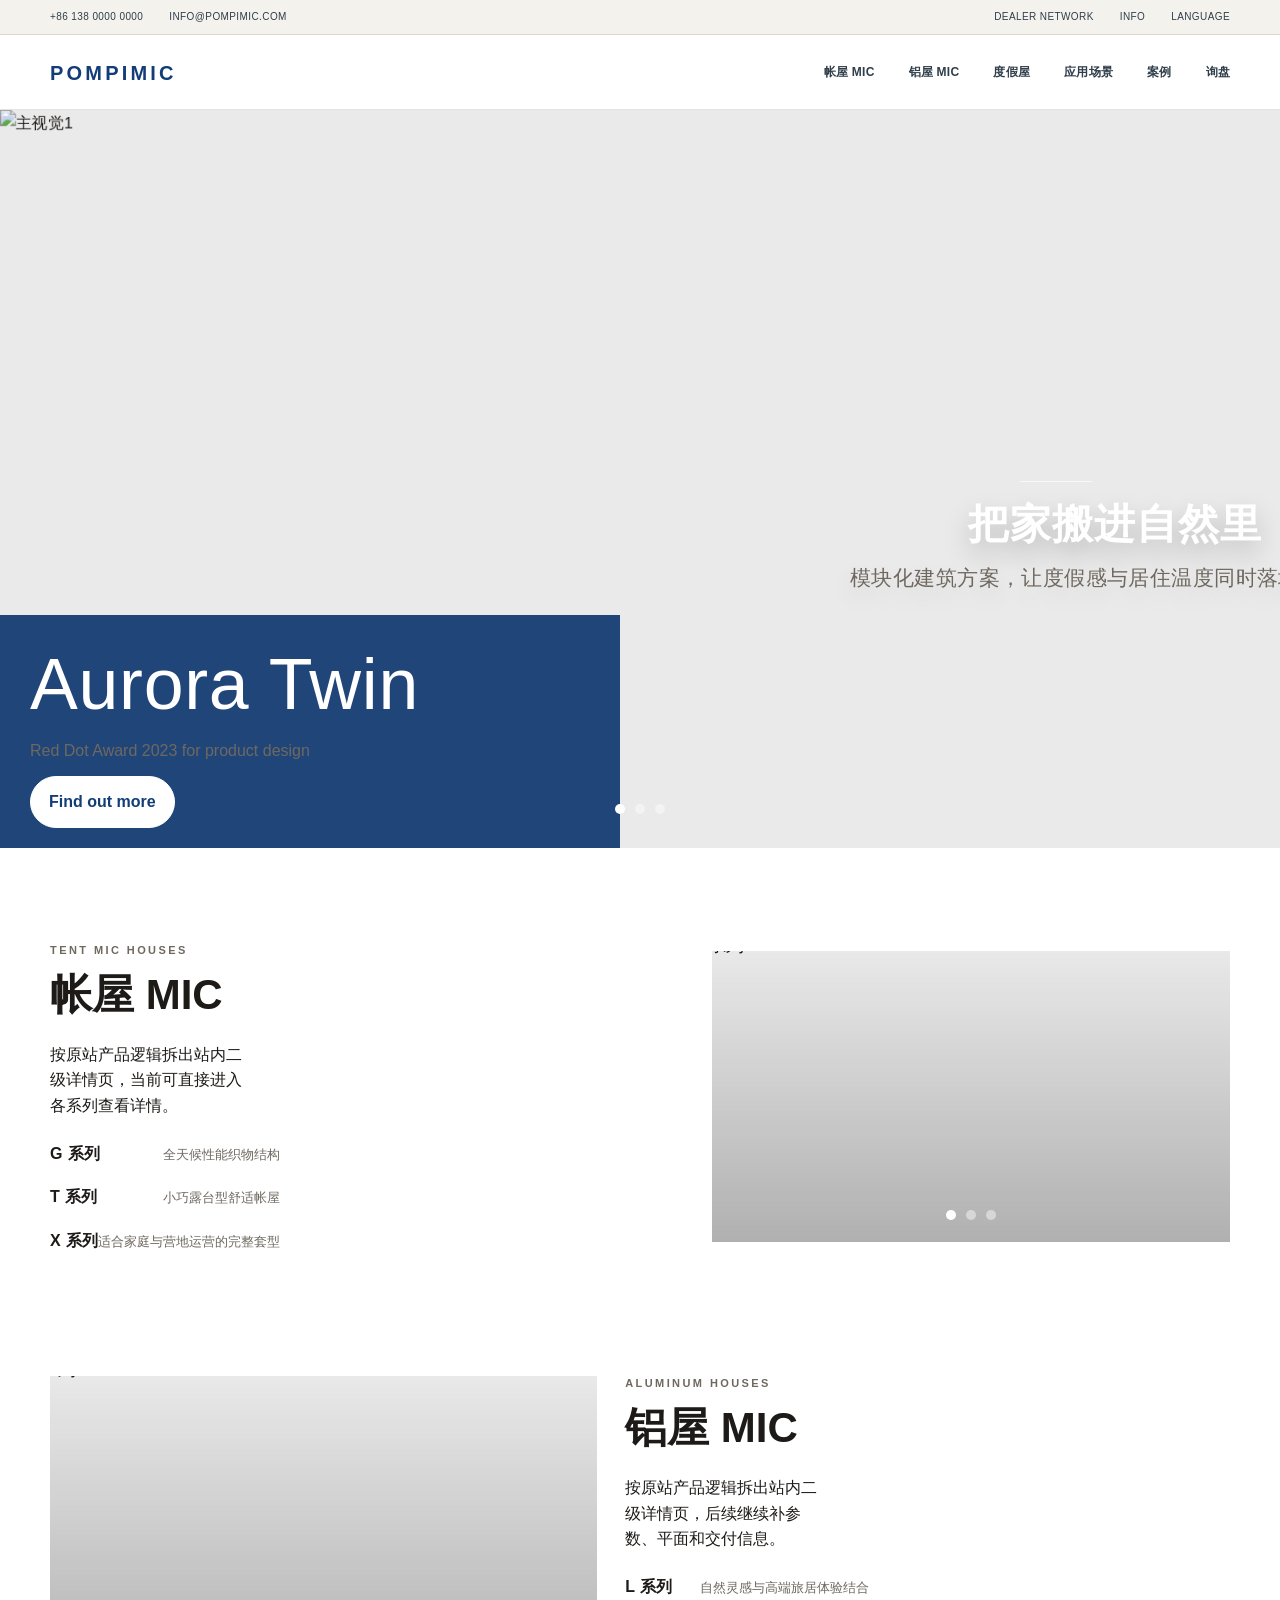
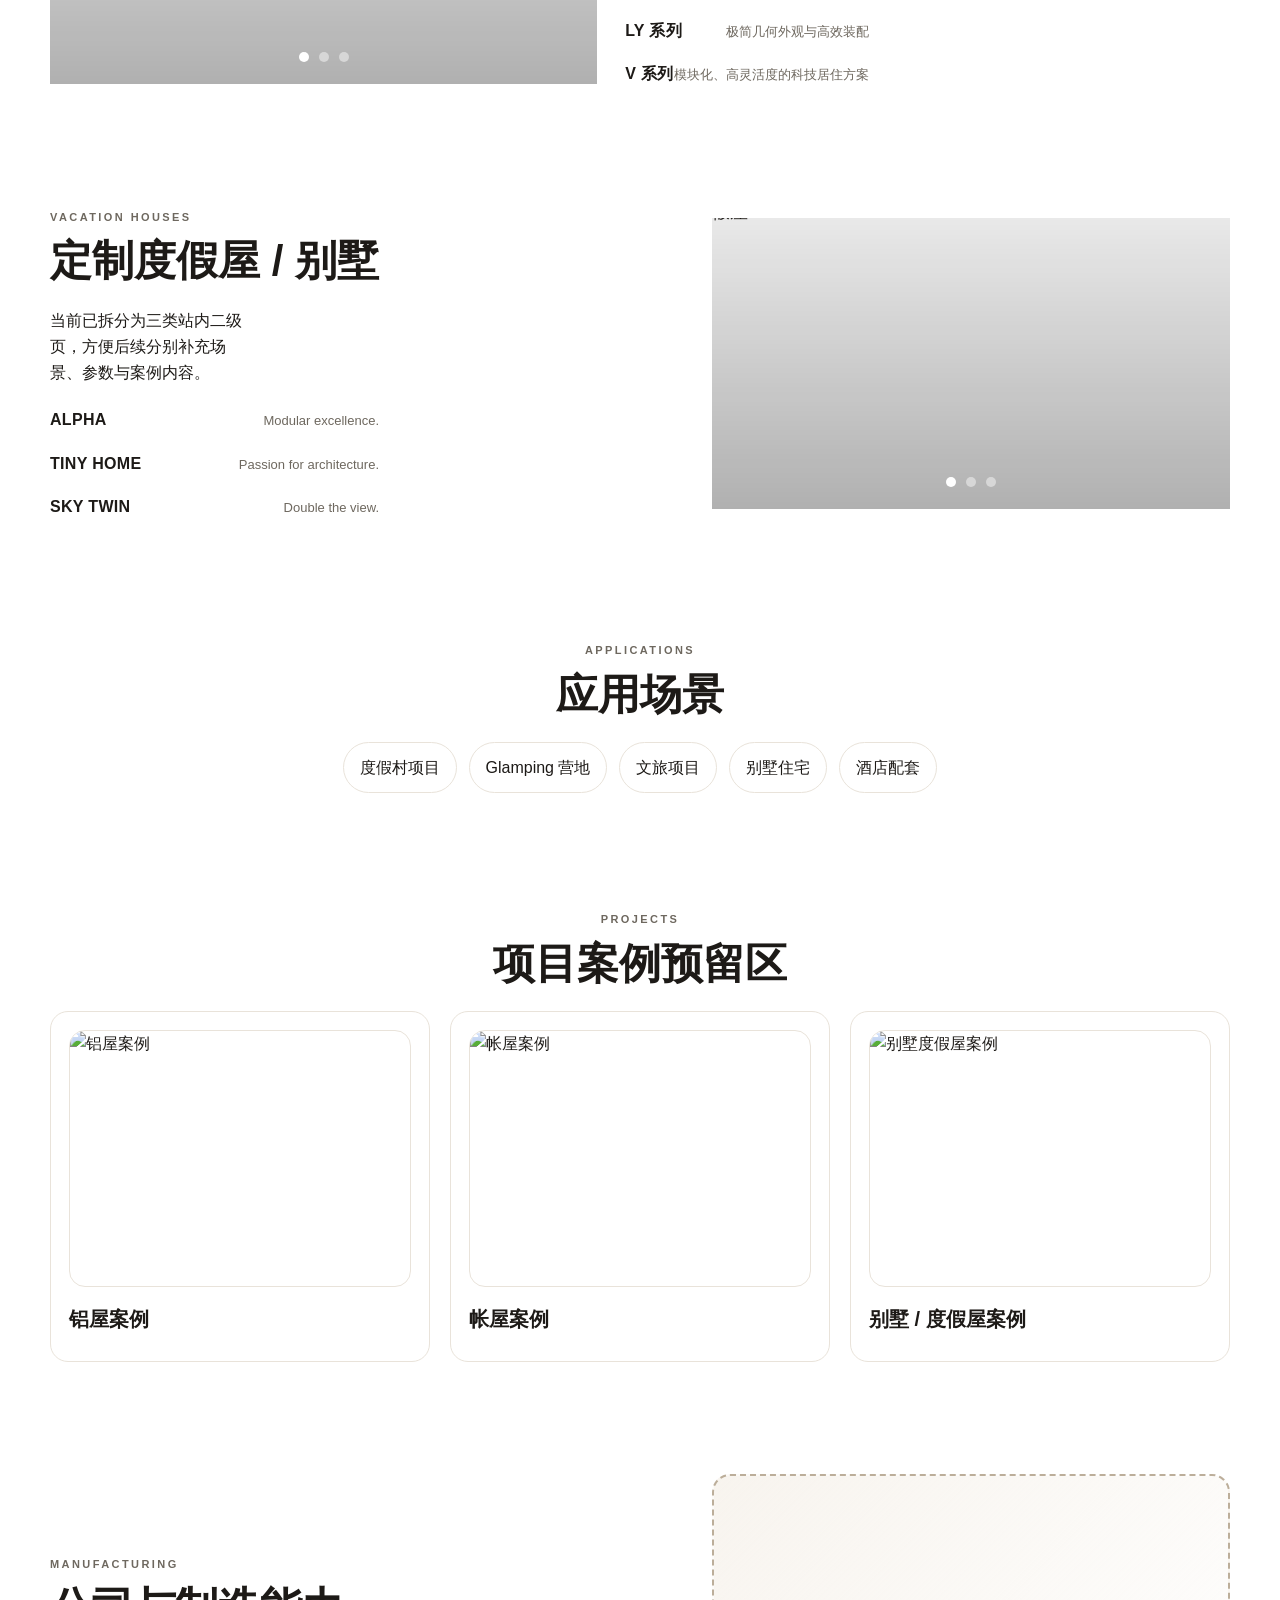
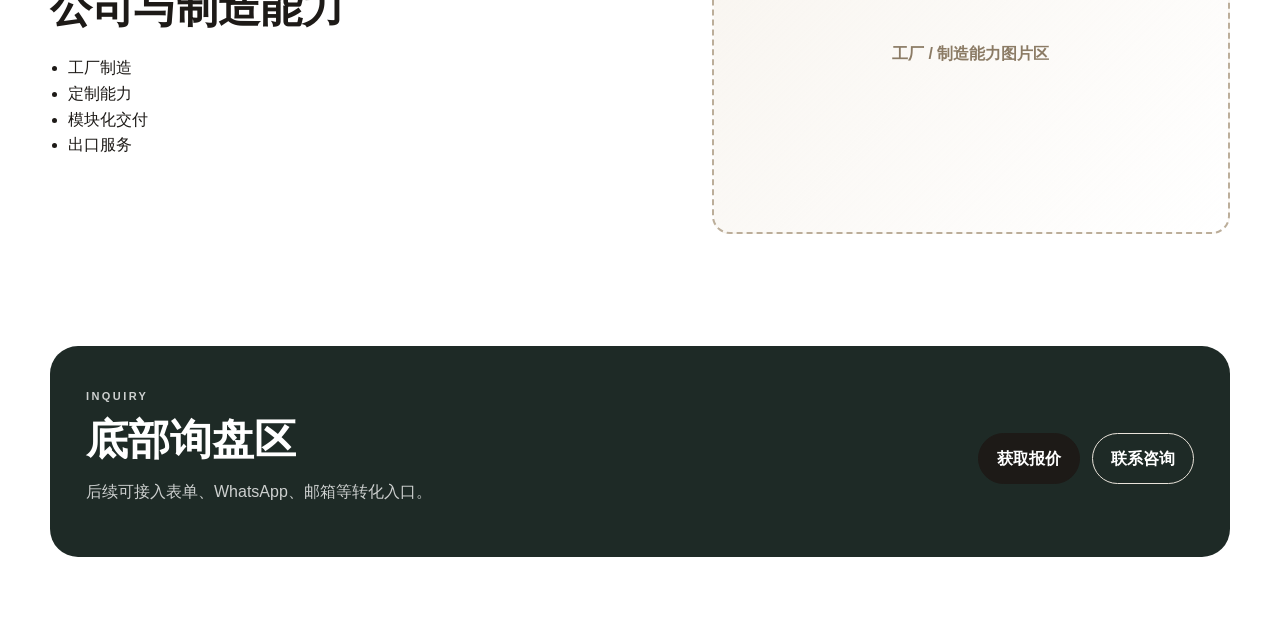
==== commit a3e1716a: "Refine hero supporting line alignment and brightness" ====
--- a/index.html
+++ b/index.html
@@ -141,7 +141,7 @@
               </div>
               <div class="hero-side-copy">
                 <div class="hero-so-logo">把家搬进自然里</div>
-                <p class="hero-side-text">让模块化建筑不止高效落地，也真正长出度假感与栖居的温度。</p>
+                <p class="hero-side-text">模块化建筑方案，让度假感与居住温度同时落地。</p>
               </div>
             </div>
           </div>
--- a/styles.css
+++ b/styles.css
@@ -312,6 +312,8 @@
 .hero-so-logo {
   display: inline-flex;
   align-items: center;
+  justify-content: flex-end;
+  width: 100%;
   margin: 0 0 18px;
   font-size: clamp(34px, 3.2vw, 46px);
   font-weight: 600;
@@ -336,12 +338,14 @@
   background: rgba(255,255,255,0.72);
 }
 .hero-side-text {
-  max-width: 18ch;
-  margin: 0 auto;
+  max-width: none;
+  margin: 0;
   font-size: 21px;
-  line-height: 1.6;
+  line-height: 1.45;
   letter-spacing: 0.02em;
-  color: rgba(233, 237, 242, 0.78);
+  color: rgba(255,255,255,0.9);
+  text-align: right;
+  white-space: nowrap;
   text-shadow: 0 10px 24px rgba(0, 0, 0, 0.14);
 }
 .split {
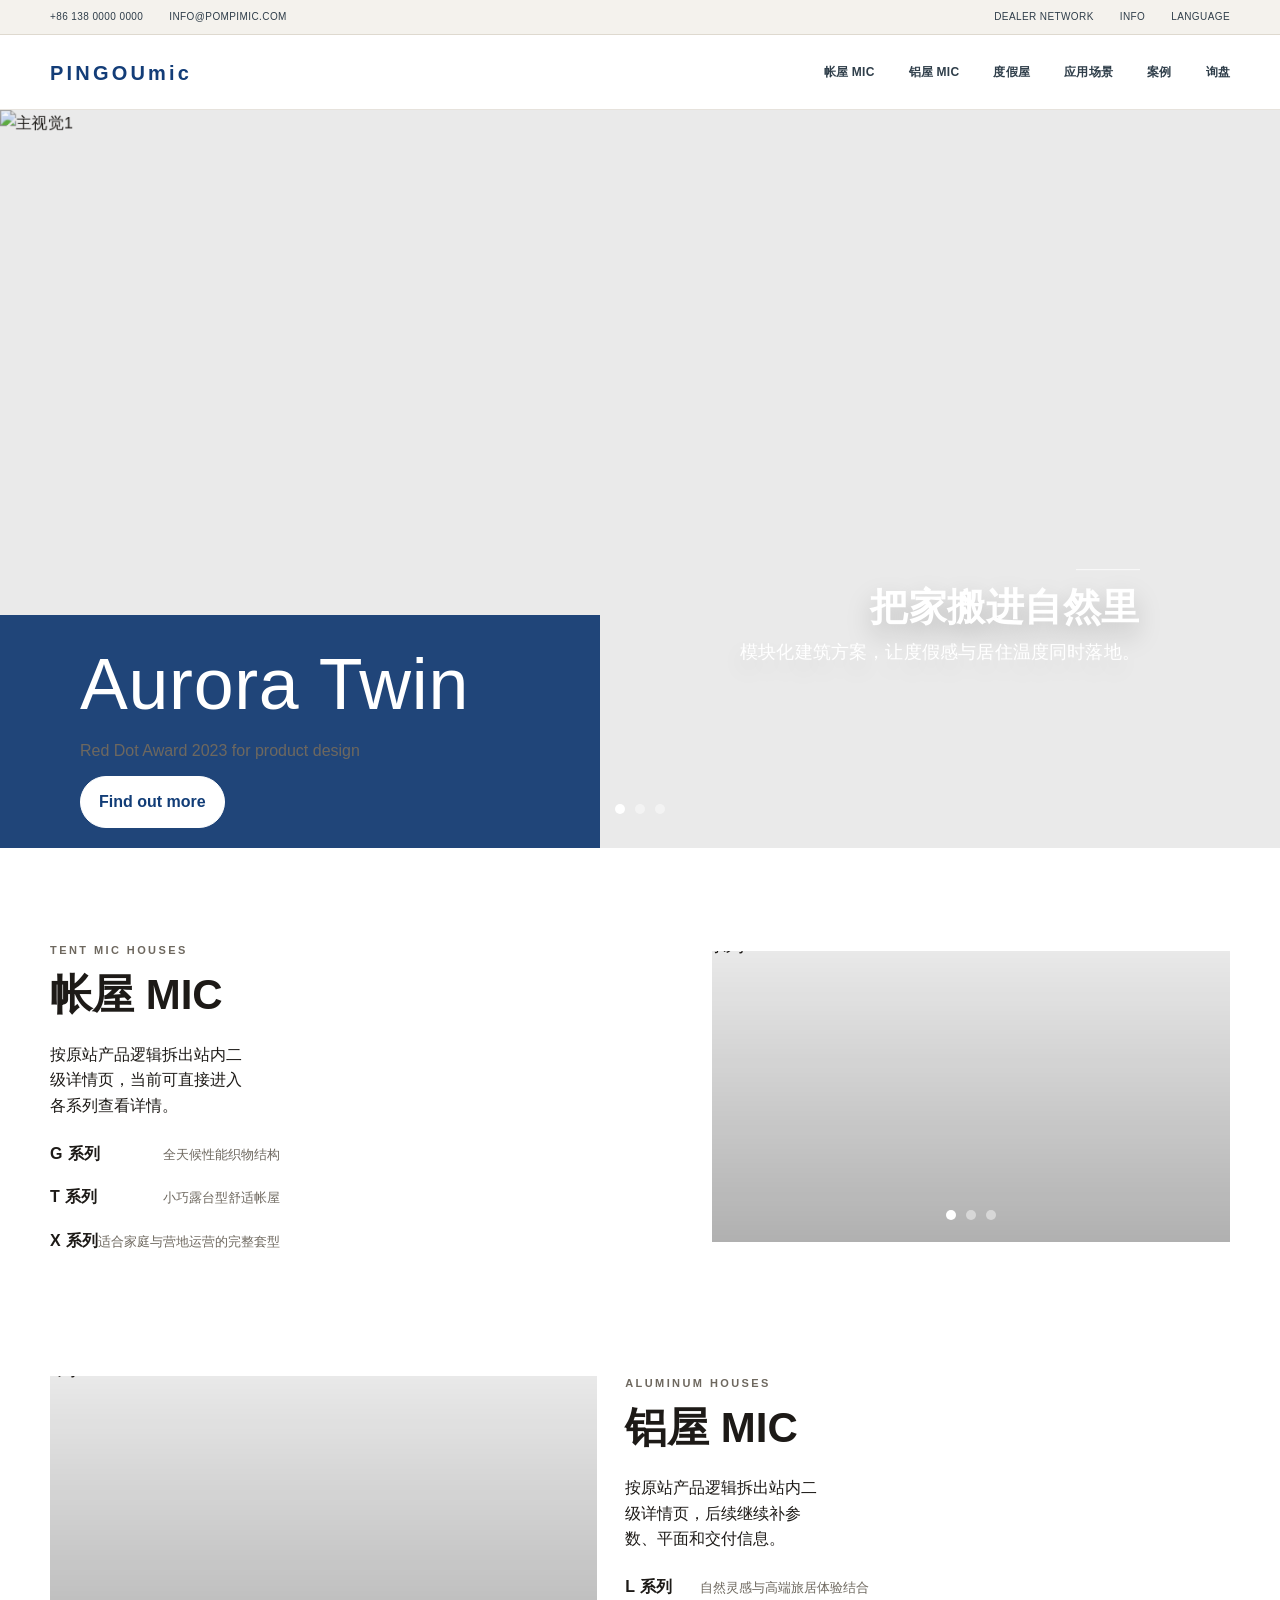
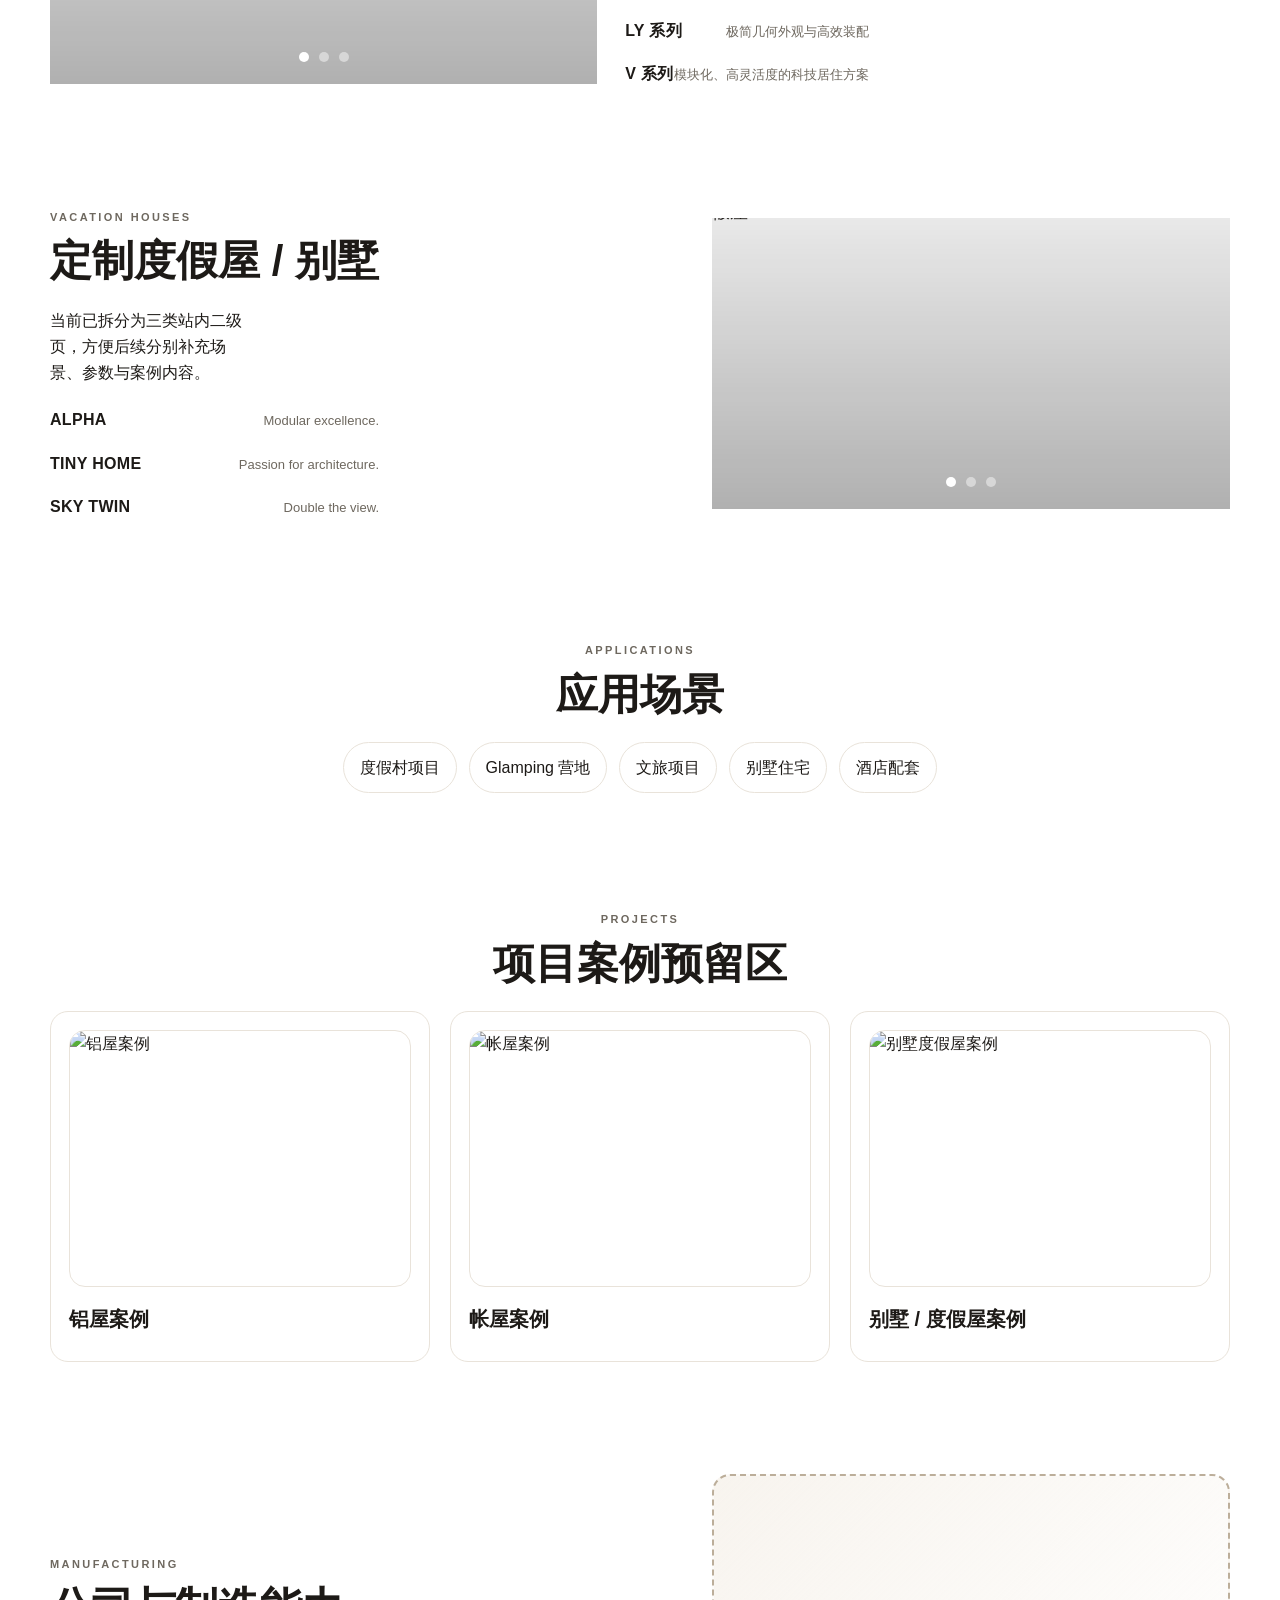
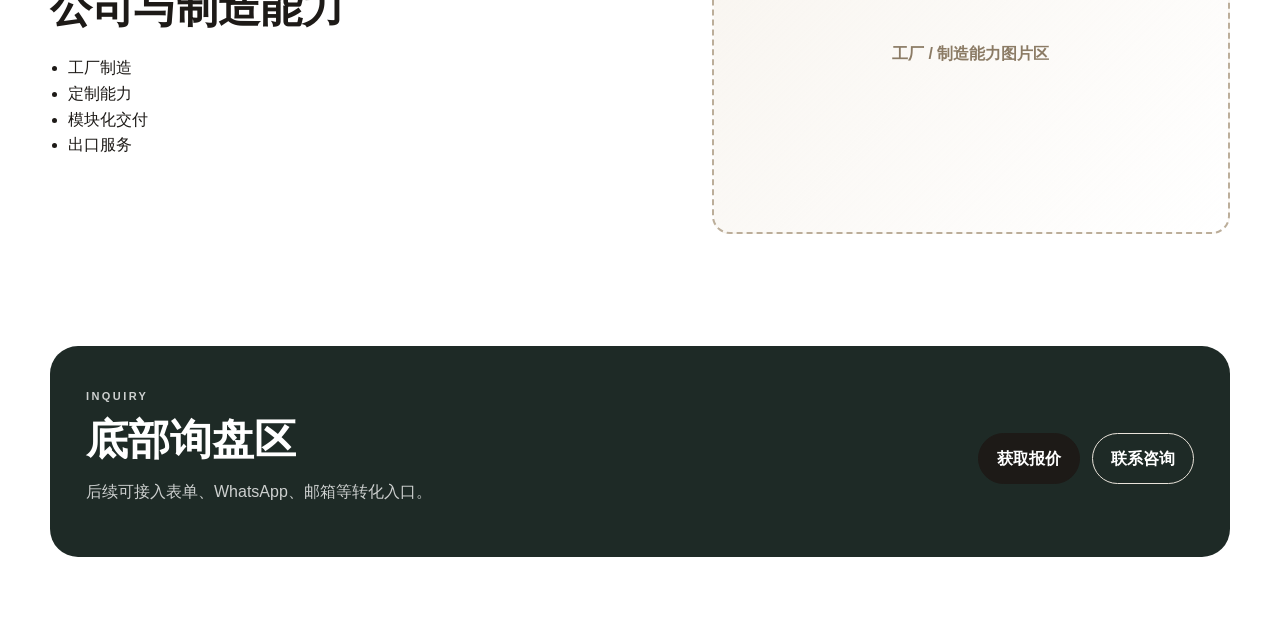
==== commit 9011c803: "Rename site brand to PINGOUmic" ====
--- a/index.html
+++ b/index.html
@@ -3,7 +3,7 @@
 <head>
   <meta charset="UTF-8" />
   <meta name="viewport" content="width=device-width, initial-scale=1.0" />
-  <title>POMPIMIC Preview</title>
+  <title>PINGOUmic Preview</title>
   <link rel="preconnect" href="https://fonts.googleapis.com">
   <link rel="preconnect" href="https://fonts.gstatic.com" crossorigin>
   <link rel="stylesheet" href="https://static.parastorage.com/services/fonts-data/dist/wixMadefor.j95mkaziqjnrn77aekr8.css">
@@ -25,7 +25,7 @@
   </div>
   <header class="site-header">
     <div class="container nav">
-      <a class="logo" href="index.html">POMPIMIC</a>
+      <a class="logo" href="index.html">PINGOUmic</a>
       <nav>
         <div class="nav-dropdown">
           <a href="#tent">帐屋 MIC</a>
--- a/styles.css
+++ b/styles.css
@@ -289,12 +289,12 @@
   color: #fff;
 }
 .hero-copy-box {
-  width: min(620px, calc(100vw - 40px));
+  width: min(600px, calc(100vw - 40px));
   margin-left: 0;
   margin-bottom: 0;
   align-self: end;
   background: rgba(10, 52, 109, 0.9) !important;
-  padding: 18px 30px 20px;
+  padding: 18px 30px 20px 80px;
 }
 .hero-copy .btn-primary {
   color: #123d77;
@@ -310,40 +310,52 @@
   display: none;
 }
 .hero-so-logo {
-  display: inline-flex;
-  align-items: center;
+  display: block;
+  width: max-content;
+  margin: 0 0 14px auto;
+  font-size: clamp(34px, 3vw, 44px);
+  font-weight: 600;
+  letter-spacing: 0.015em;
+  line-height: 1;
+  color: #fff;
+  text-align: right;
+  white-space: nowrap;
+  text-shadow: 0 12px 28px rgba(0, 0, 0, 0.22);
+}
+.hero-side-copy {
+  position: absolute;
+  right: 140px;
+  top: calc(50% + 120px);
+  transform: translateY(-50%);
+  width: max-content;
+  max-width: none;
+  display: flex;
+  flex-direction: column;
+  align-items: flex-end;
   justify-content: flex-end;
-  width: 100%;
-  margin: 0 0 18px;
-  font-size: clamp(34px, 3.2vw, 46px);
-  font-weight: 600;
-  letter-spacing: 0.025em;
-  line-height: 1.01;
-  color: #fff;
-  text-shadow: 0 12px 28px rgba(0, 0, 0, 0.22);
-}
-.hero-side-copy {
-  justify-self: end;
-  align-self: center;
-  width: min(520px, 100%);
-  padding: 0 18px 0 0;
-  text-align: center;
+  text-align: right;
 }
 .hero-side-copy::before {
   content: "";
   display: block;
-  width: 72px;
+  width: 64px;
   height: 1px;
-  margin: 0 auto 22px;
-  background: rgba(255,255,255,0.72);
+  margin: 0 0 18px auto;
+  background: rgba(255,255,255,0.78);
+}
+.hero-side-copy > * {
+  align-self: flex-end;
 }
 .hero-side-text {
+  display: block;
+  width: 100%;
   max-width: none;
   margin: 0;
-  font-size: 21px;
-  line-height: 1.45;
-  letter-spacing: 0.02em;
-  color: rgba(255,255,255,0.9);
+  font-size: 18px;
+  line-height: 1.35;
+  letter-spacing: 0.01em;
+  color: #ffffff !important;
+  font-weight: 300;
   text-align: right;
   white-space: nowrap;
   text-shadow: 0 10px 24px rgba(0, 0, 0, 0.14);
@@ -688,6 +700,7 @@
   .hero-side-copy {
     justify-self: start;
     width: 100%;
+    max-width: 100%;
     padding: 0 20px 18px;
     text-align: left;
   }
@@ -696,16 +709,21 @@
     margin: 0 0 14px;
   }
   .hero-so-logo {
+    width: 100%;
     font-size: 24px;
     letter-spacing: 0.025em;
     text-align: left;
+    white-space: normal;
   }
   .hero-side-text {
+    width: 100%;
     font-size: 16px;
-    max-width: 22ch;
+    max-width: none;
     margin: 0;
     line-height: 1.65;
-    color: rgba(233, 237, 242, 0.82);
+    color: rgba(233, 237, 242, 0.88);
+    text-align: left;
+    white-space: normal;
   }
   .wire-box.tall { min-height: 240px; }
   .cta-box { padding: 24px; }
